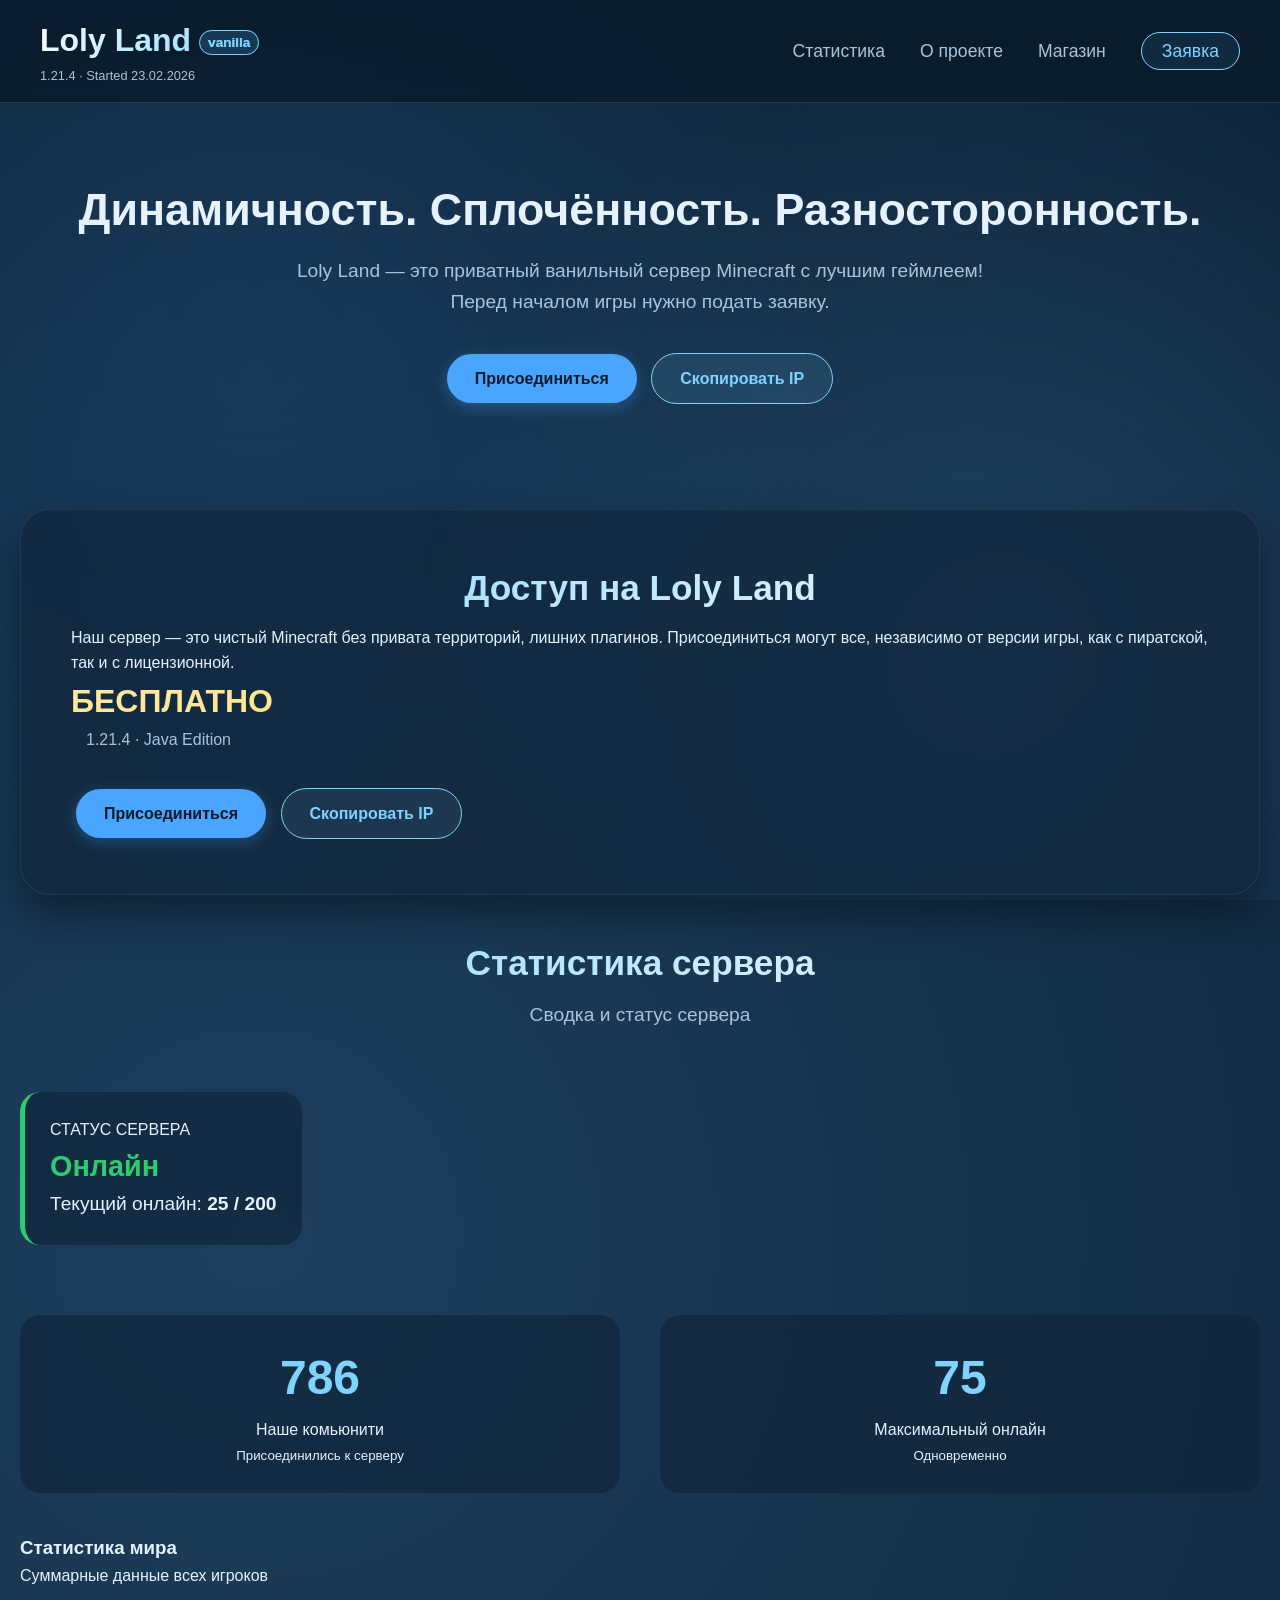
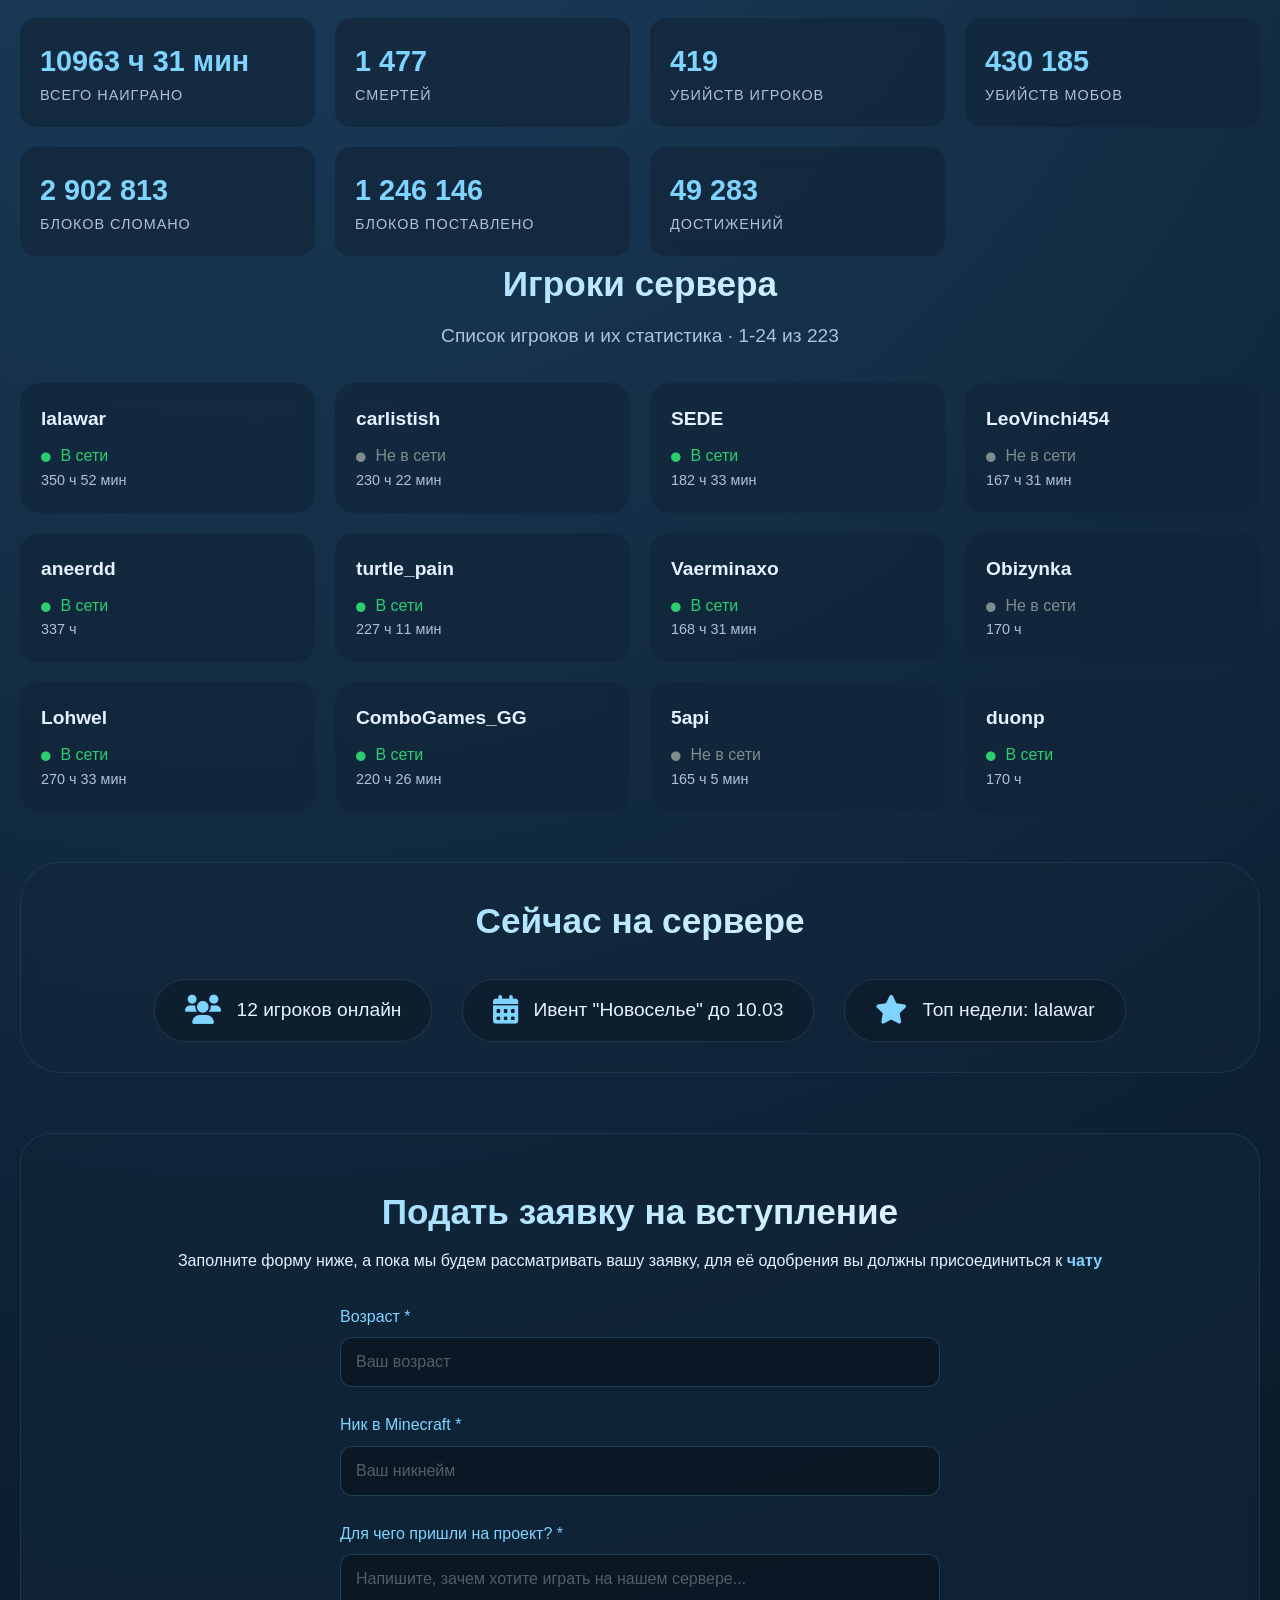
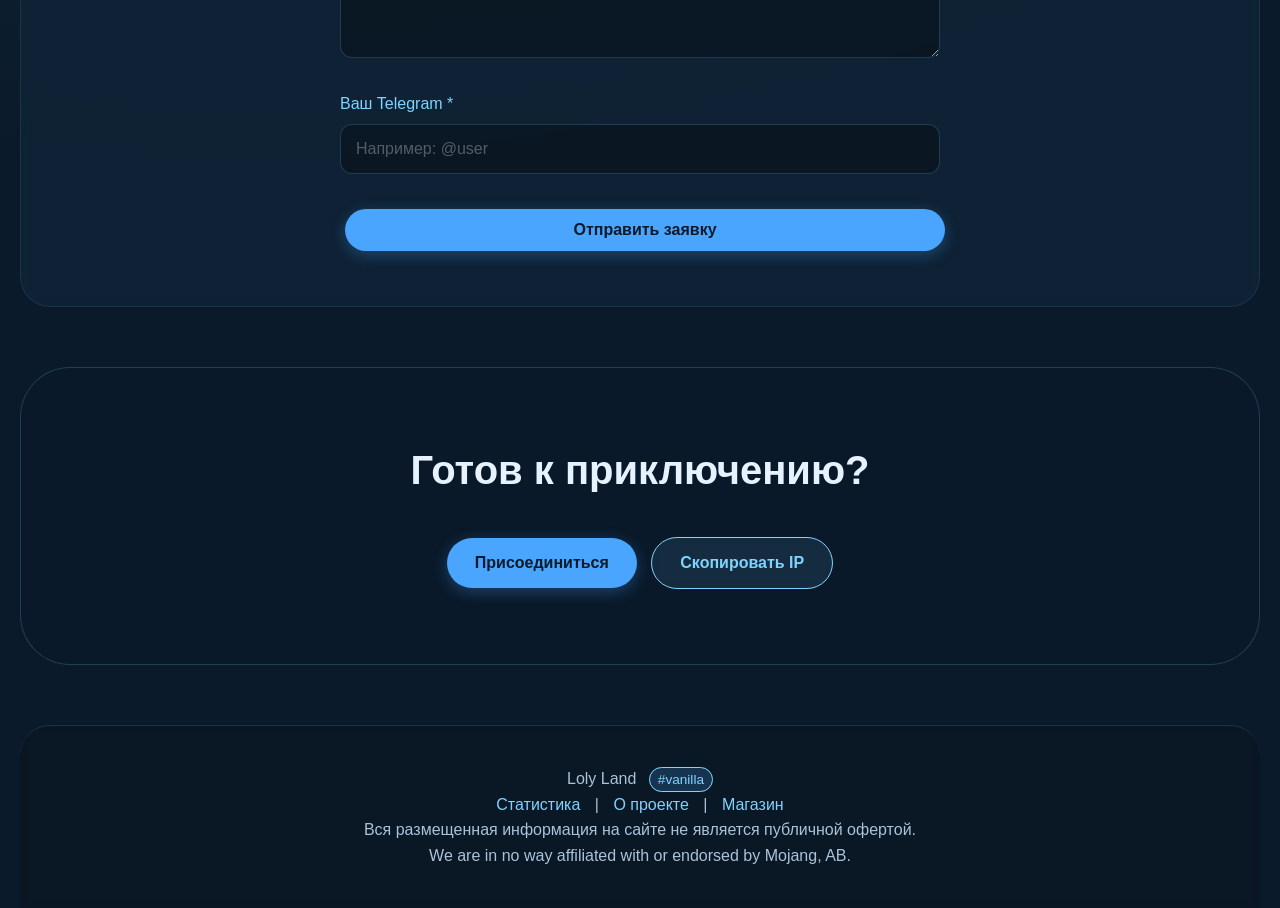
==== index.html @ 61feefb4 "Add files via upload" ====
<!DOCTYPE html>
<html lang="ru">
<head>
    <meta charset="UTF-8">
    <meta name="viewport" content="width=device-width, initial-scale=1.0">
    <title>Loly Land · vanilla server</title>
    <link rel="stylesheet" href="style.css">
    <link rel="stylesheet" href="https://cdnjs.cloudflare.com/ajax/libs/font-awesome/6.0.0-beta3/css/all.min.css">
</head>
<body>
    <!-- Шапка на весь экран (вне page-wrapper) -->
    <header class="header sticky full-width">
        <div class="header-container">
            <div class="logo-area">
                <h1 class="logo">Loly Land<span class="badge">vanilla</span></h1>
                <div class="start-date">1.21.4 · Started 23.02.2026</div>
            </div>
            <nav class="nav">
                <ul>
                    <li><a href="#statistics">Статистика</a></li>
                    <li><a href="#about">О проекте</a></li>
                    <li><a href="#shop">Магазин</a></li>
                    <li><a href="#application" class="application-link">Заявка</a></li>
                </ul>
            </nav>
        </div>
    </header>

    <div class="page-wrapper">
        <!-- Основной контент -->
        <main>
            <!-- Герой-блок -->
            <section class="hero fade-in">
                <div class="hero-content">
                    <h2 class="hero-title">Динамичность. Сплочённость. Разносторонность.</h2>
                    <p class="hero-description">Loly Land — это приватный ванильный сервер Minecraft с лучшим геймлеем!<br>Перед началом игры нужно подать заявку.</p>
                    <div class="hero-buttons">
                        <a href="https://t.me/Loly_Land" target="_blank" class="btn-primary">Присоединиться</a>
                        <a href="#" class="btn-secondary copy-ip" data-ip="lolyland.20tps.ru">Скопировать IP</a>
                    </div>
                </div>
            </section>

            <!-- Блок "Доступ на сервер" -->
            <section class="access fade-in">
                <div class="access-content">
                    <h2 class="section-title">Доступ на Loly Land</h2>
                    <p class="access-description">Наш сервер — это чистый Minecraft без привата территорий, лишних плагинов. Присоединиться могут все, независимо от версии игры, как с пиратской, так и с лицензионной.</p>
                    <div class="access-info">
                        <span class="price">БЕСПЛАТНО</span>
                        <span class="version">1.21.4 · Java Edition</span>
                    </div>
                    <div class="access-buttons">
                        <a href="https://t.me/Loly_Land" target="_blank" class="btn-primary">Присоединиться</a>
                        <a href="#" class="btn-secondary copy-ip" data-ip="lolyland.20tps.ru">Скопировать IP</a>
                    </div>
                </div>
            </section>

            <!-- Статистика сервера -->
            <section id="statistics" class="stats fade-in">
                <h2 class="section-title">Статистика сервера</h2>
                <p class="section-subtitle">Сводка и статус сервера</p>

                <div class="status-card">
                    <div class="status-label">СТАТУС СЕРВЕРА</div>
                    <div class="status-value online">Онлайн</div>
                    <div class="current-online">Текущий онлайн: <strong>25 / 200</strong></div>
                </div>

                <div class="leaderboard">
                    <div class="leaderboard-item">
                        <span class="leaderboard-number">786</span>
                        <span class="leaderboard-label">Наше комьюнити<br><small>Присоединились к серверу</small></span>
                    </div>
                    <div class="leaderboard-item">
                        <span class="leaderboard-number">75</span>
                        <span class="leaderboard-label">Максимальный онлайн<br><small>Одновременно</small></span>
                    </div>
                </div>

                <h3 class="stats-subtitle">Статистика мира</h3>
                <p class="stats-subdesc">Суммарные данные всех игроков</p>

                <div class="world-stats-grid">
                    <div class="stat-item"><span class="stat-number">10963 ч 31 мин</span> <span class="stat-label">Всего наиграно</span></div>
                    <div class="stat-item"><span class="stat-number">1 477</span> <span class="stat-label">Смертей</span></div>
                    <div class="stat-item"><span class="stat-number">419</span> <span class="stat-label">Убийств игроков</span></div>
                    <div class="stat-item"><span class="stat-number">430 185</span> <span class="stat-label">Убийств мобов</span></div>
                    <div class="stat-item"><span class="stat-number">2 902 813</span> <span class="stat-label">Блоков сломано</span></div>
                    <div class="stat-item"><span class="stat-number">1 246 146</span> <span class="stat-label">Блоков поставлено</span></div>
                    <div class="stat-item"><span class="stat-number">49 283</span> <span class="stat-label">Достижений</span></div>
                </div>
            </section>

            <!-- Список игроков -->
            <section class="players fade-in">
                <h2 class="section-title">Игроки сервера</h2>
                <p class="section-subtitle">Список игроков и их статистика · 1-24 из 223</p>

                <div class="players-grid">
                    <div class="player-card">
                        <div class="player-name">lalawar</div>
                        <div class="player-status online"><i class="fas fa-circle"></i> В сети</div>
                        <div class="player-playtime">350 ч 52 мин</div>
                    </div>
                    <div class="player-card">
                        <div class="player-name">carlistish</div>
                        <div class="player-status offline"><i class="fas fa-circle"></i> Не в сети</div>
                        <div class="player-playtime">230 ч 22 мин</div>
                    </div>
                    <div class="player-card">
                        <div class="player-name">SEDE</div>
                        <div class="player-status online"><i class="fas fa-circle"></i> В сети</div>
                        <div class="player-playtime">182 ч 33 мин</div>
                    </div>
                    <div class="player-card">
                        <div class="player-name">LeoVinchi454</div>
                        <div class="player-status offline"><i class="fas fa-circle"></i> Не в сети</div>
                        <div class="player-playtime">167 ч 31 мин</div>
                    </div>
                    <div class="player-card">
                        <div class="player-name">aneerdd</div>
                        <div class="player-status online"><i class="fas fa-circle"></i> В сети</div>
                        <div class="player-playtime">337 ч</div>
                    </div>
                    <div class="player-card">
                        <div class="player-name">turtle_pain</div>
                        <div class="player-status online"><i class="fas fa-circle"></i> В сети</div>
                        <div class="player-playtime">227 ч 11 мин</div>
                    </div>
                    <div class="player-card">
                        <div class="player-name">Vaerminaxo</div>
                        <div class="player-status online"><i class="fas fa-circle"></i> В сети</div>
                        <div class="player-playtime">168 ч 31 мин</div>
                    </div>
                    <div class="player-card">
                        <div class="player-name">Obizynka</div>
                        <div class="player-status offline"><i class="fas fa-circle"></i> Не в сети</div>
                        <div class="player-playtime">170 ч</div>
                    </div>
                    <div class="player-card">
                        <div class="player-name">Lohwel</div>
                        <div class="player-status online"><i class="fas fa-circle"></i> В сети</div>
                        <div class="player-playtime">270 ч 33 мин</div>
                    </div>
                    <div class="player-card">
                        <div class="player-name">ComboGames_GG</div>
                        <div class="player-status online"><i class="fas fa-circle"></i> В сети</div>
                        <div class="player-playtime">220 ч 26 мин</div>
                    </div>
                    <div class="player-card">
                        <div class="player-name">5api</div>
                        <div class="player-status offline"><i class="fas fa-circle"></i> Не в сети</div>
                        <div class="player-playtime">165 ч 5 мин</div>
                    </div>
                    <div class="player-card">
                        <div class="player-name">duonp</div>
                        <div class="player-status online"><i class="fas fa-circle"></i> В сети</div>
                        <div class="player-playtime">170 ч</div>
                    </div>
                </div>
            </section>

            <!-- Блок "Сейчас на сервере" -->
            <section class="live-now fade-in">
                <h2 class="section-title">Сейчас на сервере</h2>
                <div class="live-grid">
                    <div class="live-item">
                        <i class="fas fa-users"></i>
                        <span>12 игроков онлайн</span>
                    </div>
                    <div class="live-item">
                        <i class="fas fa-calendar-alt"></i>
                        <span>Ивент "Новоселье" до 10.03</span>
                    </div>
                    <div class="live-item">
                        <i class="fas fa-star"></i>
                        <span>Топ недели: lalawar</span>
                    </div>
                </div>
            </section>

<!-- Форма заявки -->
<section id="application" class="application-section fade-in">
    <div class="container">
        <h2 class="section-title">Подать заявку на вступление</h2>
        <p style="text-align: center; margin-bottom: 30px;">
            Заполните форму ниже, а пока мы будем рассматривать вашу заявку, для её одобрения вы должны присоединиться к 
            <a href="https://t.me/clorum_gr/2" target="_blank" style="color: #7fd4ff; text-decoration: none; font-weight: bold;">чату</a>
        </p>
        
        <form class="application-form" id="applicationForm">
            <div class="form-group">
                <label for="age">Возраст *</label>
                <input type="number" id="age" name="age" required placeholder="Ваш возраст">
            </div>
            
            <div class="form-group">
                <label for="nickname">Ник в Minecraft *</label>
                <input type="text" id="nickname" name="nickname" required placeholder="Ваш никнейм">
            </div>
            
            <div class="form-group">
                <label for="purpose">Для чего пришли на проект? *</label>
                <textarea id="purpose" name="purpose" rows="4" required placeholder="Напишите, зачем хотите играть на нашем сервере..."></textarea>
            </div>
            
            <div class="form-group">
                <label for="telegram">Ваш Telegram *</label>
                <input type="text" id="telegram" name="telegram" required placeholder="Например: @user">
            </div>
            
            <button type="submit" class="btn-primary submit-btn">Отправить заявку</button>
        </form>
        
        <div id="formMessage" class="form-message"></div>
    </div>
</section>

            <!-- Призыв к действию -->
            <section class="cta fade-in">
                <h2 class="cta-title">Готов к приключению?</h2>
                <div class="cta-buttons">
                    <a href="https://t.me/Loly_Land" target="_blank" class="btn-primary">Присоединиться</a>
                    <a href="#" class="btn-secondary copy-ip" data-ip="lolyland.20tps.ru">Скопировать IP</a>
                </div>
            </section>
        </main>

        <!-- Футер -->
        <footer class="footer">
            <div class="footer-content">
                <div class="footer-logo">Loly Land <span class="badge">#vanilla</span></div>
                <div class="footer-links">
                    <a href="#statistics">Статистика</a> <span>|</span>
                    <a href="#">О проекте</a> <span>|</span>
                    <a href="#">Магазин</a>
                </div>
                <div class="footer-legal">
                    <p>Вся размещенная информация на сайте не является публичной офертой.</p>
                    <p>We are in no way affiliated with or endorsed by Mojang, AB.</p>
                </div>
                <div class="footer-credits">
                </div>
            </div>
        </footer>
    </div>

    <script>
        // Скрипт для копирования IP
        document.querySelectorAll('.copy-ip').forEach(btn => {
            btn.addEventListener('click', (e) => {
                e.preventDefault();
                const ip = btn.getAttribute('data-ip');
                navigator.clipboard.writeText(ip).then(() => {
                    alert('IP скопирован: ' + ip);
                }).catch(() => {
                    prompt('Не удалось скопировать. Скопируйте вручную:', ip);
                });
            });
        });

        // Плавный скролл к форме заявки
        document.querySelector('.application-link').addEventListener('click', function(e) {
            e.preventDefault();
            document.querySelector('#application').scrollIntoView({
                behavior: 'smooth'
            });
        });

        // Обработка формы - отправка в Telegram
const applicationForm = document.getElementById('applicationForm');
const formMessage = document.getElementById('formMessage');

applicationForm.addEventListener('submit', function(e) {
    e.preventDefault();
    
    const BOT_TOKEN = '8646653417:AAHcuZpPVW4IpByQCO-aZLSoBEFdnQ5JVnc';
    const CHAT_ID = '-5000884443';
    
    const formData = new FormData(applicationForm);
    const age = formData.get('age');
    const nickname = formData.get('nickname');
    const purpose = formData.get('purpose');
    const telegram = formData.get('telegram');
    
    const message = `**НОВАЯ ЗАЯВКА**\n\n` +
                   `🔹 Возраст: ${age}\n` +
                   `🔹 Ник в Minecraft: ${nickname}\n` +
                   `🔹 Цель: ${purpose}\n` +
                   `🔹 Telegram: ${telegram}\n` +
                   `🔹 Время: ${new Date().toLocaleString('ru-RU')}`;
    
    // Показываем загрузку
    formMessage.style.display = 'block';
    formMessage.innerHTML = `<h3>Отправляем заявку...</h3>`;
    
    fetch(`https://api.telegram.org/bot${BOT_TOKEN}/sendMessage`, {
        method: 'POST',
        headers: {
            'Content-Type': 'application/json',
        },
        body: JSON.stringify({
            chat_id: CHAT_ID,
            text: message,
            parse_mode: 'Markdown'
        })
    })
    .then(response => response.json())
    .then(data => {
        console.log('Telegram response:', data);
        if (data.ok) {
            formMessage.innerHTML = `
                <h3 style="color: #2ecc71;">✓ ЗАЯВКА ОТПРАВЛЕНА!</h3>
                <p>Ваша заявка была отправлена администрации.</p>
                <p><strong>Ожидайте ответа в Telegram!</strong></p>
            `;
            applicationForm.reset();
        } else {
            throw new Error(data.description || 'Unknown error');
        }
    })
    .catch(error => {
        formMessage.innerHTML = `
            <h3 style="color: #e74c3c;">❌ Ошибка отправки</h3>
            <p>${error.message}</p>
            <p>Попробуйте еще раз или свяжитесь с @Nefo_Osvald</p>
        `;
    });
});

        // Анимация при прокрутке
        const fadeElements = document.querySelectorAll('.fade-in');
        
        const observer = new IntersectionObserver((entries) => {
            entries.forEach(entry => {
                if (entry.isIntersecting) {
                    entry.target.classList.add('visible');
                }
            });
        }, {
            threshold: 0.1
        });
        
        fadeElements.forEach(element => {
            observer.observe(element);
        });
    </script>
</body>
</html>
---- style.css ----
/* style.css */
:root {
    --bg-dark: #0a1a2a;
    --bg-card: rgba(18, 38, 58, 0.7);
    --bg-hover: rgba(28, 58, 90, 0.8);
    --accent-blue: #4aa5ff;
    --accent-cyan: #7fd4ff;
    --text-light: #e6f2ff;
    --text-dim: #aac3db;
    --online-green: #2ecc71;
    --offline-gray: #7f8c8d;
    --border-glow: rgba(74, 165, 255, 0.4);
    --transition: all 0.25s ease;
    --header-blur: blur(12px);
}

* {
    margin: 0;
    padding: 0;
    box-sizing: border-box;
}

body {
    background: radial-gradient(circle at 20% 30%, #1c3f5e, #0a1a2a 70%);
    color: var(--text-light);
    font-family: 'Inter', -apple-system, BlinkMacSystemFont, 'Segoe UI', Roboto, Helvetica, Arial, sans-serif;
    line-height: 1.6;
    min-height: 100vh;
    position: relative;
}

body::before {
    content: '';
    position: fixed;
    top: 0; left: 0; width: 100%; height: 100%;
    background: radial-gradient(circle at 80% 70%, rgba(100, 180, 255, 0.15), transparent 50%),
                radial-gradient(circle at 20% 40%, rgba(50, 150, 255, 0.1), transparent 50%);
    pointer-events: none;
    z-index: 0;
}

/* Убираем паддинги у page-wrapper для шапки */
.page-wrapper {
    max-width: 1400px;
    margin: 0 auto;
    padding: 0 20px;
    position: relative;
    z-index: 1;
}

/* Шапка игнорирует паддинги page-wrapper */
.page-wrapper .header.sticky.full-width {
    margin-left: -20px;
    margin-right: -20px;
    width: calc(100% + 40px);
}

/* ===== Анимации ===== */
@keyframes fadeInUp {
    from { opacity: 0; transform: translateY(30px); }
    to { opacity: 1; transform: translateY(0); }
}

.fade-in {
    opacity: 0;
    transform: translateY(30px);
    transition: opacity 0.8s ease, transform 0.8s ease;
}

.fade-in.visible {
    opacity: 1;
    transform: translateY(0);
}

/* ===== Липкая шапка на всю ширину ===== */
.header.sticky.full-width {
    position: sticky;
    top: 0;
    left: 0;
    width: 100vw; /* Используем viewport width */
    z-index: 100;
    background: rgba(10, 26, 42, 0.85);
    backdrop-filter: var(--header-blur);
    -webkit-backdrop-filter: var(--header-blur);
    border-bottom: 1px solid rgba(100, 180, 255, 0.2);
    border-radius: 0;
    margin: 0;
    /* Убираем transform, который может быть у родителя */
    transform: none;
}

.header-container {
    display: flex;
    align-items: center;
    justify-content: space-between;
    padding: 15px 40px;
    max-width: 1400px;
    margin: 0 auto;
    flex-wrap: wrap;
    width: 100%;
}

.logo-area {
    display: flex;
    flex-direction: column;
}

.logo {
    font-size: 2rem;
    font-weight: 700;
    background: linear-gradient(135deg, #fff, var(--accent-cyan));
    -webkit-background-clip: text;
    background-clip: text;
    color: transparent;
}

.badge {
    font-size: 0.85rem;
    background: rgba(74, 165, 255, 0.2);
    padding: 4px 8px;
    border-radius: 20px;
    margin-left: 8px;
    color: var(--accent-cyan);
    border: 1px solid var(--accent-cyan);
    vertical-align: middle;
}

.start-date {
    font-size: 0.8rem;
    color: var(--text-dim);
}

.nav ul {
    display: flex;
    list-style: none;
    gap: 35px;
    flex-wrap: wrap;
    align-items: center;
}

.nav a {
    color: var(--text-dim);
    text-decoration: none;
    font-weight: 500;
    transition: var(--transition);
    padding-bottom: 4px;
    border-bottom: 2px solid transparent;
    font-size: 1.1rem;
}

.nav a:hover {
    color: var(--accent-cyan);
    border-bottom-color: var(--accent-cyan);
}

.nav .application-link {
    color: var(--accent-cyan);
    border: 1px solid var(--accent-cyan);
    padding: 8px 20px;
    border-radius: 30px;
    background: rgba(74, 165, 255, 0.1);
}

.nav .application-link:hover {
    background: var(--accent-cyan);
    color: #0a1a2a;
    border-bottom-color: transparent;
}

/* ===== Кнопки ===== */
.btn-primary, .btn-secondary, .submit-btn {
    display: inline-block;
    padding: 12px 28px;
    border-radius: 40px;
    font-weight: 600;
    text-decoration: none;
    transition: var(--transition);
    margin: 5px;
    border: none;
    cursor: pointer;
    backdrop-filter: blur(4px);
    font-size: 1rem;
}

.btn-primary, .submit-btn {
    background: var(--accent-blue);
    color: #0a1a2a;
    box-shadow: 0 4px 15px rgba(74, 165, 255, 0.3);
}

.btn-primary:hover, .submit-btn:hover {
    background: #3a8be0;
    transform: translateY(-2px);
    box-shadow: 0 8px 25px rgba(74, 165, 255, 0.5);
}

.btn-secondary {
    background: rgba(127, 212, 255, 0.1);
    color: var(--accent-cyan);
    border: 1px solid var(--accent-cyan);
    backdrop-filter: blur(4px);
}

.btn-secondary:hover {
    background: rgba(74, 165, 255, 0.2);
    transform: translateY(-2px);
    box-shadow: 0 8px 25px var(--border-glow);
}

/* ===== Секции ===== */
.section-title {
    font-size: 2.2rem;
    font-weight: 600;
    margin-bottom: 0.5rem;
    background: linear-gradient(135deg, var(--accent-cyan), #fff);
    -webkit-background-clip: text;
    background-clip: text;
    color: transparent;
    text-align: center;
}

.section-subtitle {
    color: var(--text-dim);
    margin-bottom: 2rem;
    font-size: 1.2rem;
    text-align: center;
}

/* Hero */
.hero {
    padding: 80px 0 60px;
    text-align: center;
}

.hero-title {
    font-size: 2.8rem;
    font-weight: 700;
    line-height: 1.2;
    margin-bottom: 20px;
}

.hero-description {
    font-size: 1.2rem;
    color: var(--text-dim);
    max-width: 700px;
    margin: 0 auto 20px;
}

.hero-buttons, .access-buttons, .cta-buttons {
    margin-top: 30px;
}

/* Access */
.access {
    background: var(--bg-card);
    padding: 50px;
    border-radius: 30px;
    margin: 40px 0;
    backdrop-filter: blur(8px);
    box-shadow: 0 20px 40px rgba(0,0,0,0.4);
    border: 1px solid rgba(127, 212, 255, 0.1);
}

.price {
    font-size: 2rem;
    font-weight: 800;
    background: linear-gradient(135deg, #ffe99c, #ffd966);
    -webkit-background-clip: text;
    background-clip: text;
    color: transparent;
    display: block;
}

.version {
    color: var(--text-dim);
    margin-left: 15px;
}

/* Stats */
.status-card {
    background: var(--bg-card);
    padding: 25px;
    border-radius: 20px;
    margin: 30px auto;
    display: inline-block;
    border-left: 5px solid var(--online-green);
    backdrop-filter: blur(8px);
    text-align: left;
}

.status-value.online {
    color: var(--online-green);
    font-weight: 700;
    font-size: 1.8rem;
}

.current-online {
    font-size: 1.2rem;
}

.leaderboard {
    display: flex;
    gap: 40px;
    margin: 40px 0;
    flex-wrap: wrap;
    justify-content: center;
}

.leaderboard-item {
    background: var(--bg-card);
    padding: 25px 40px;
    border-radius: 20px;
    text-align: center;
    flex: 1 1 200px;
    transition: var(--transition);
    backdrop-filter: blur(8px);
}

.leaderboard-item:hover {
    transform: scale(1.02);
    background: var(--bg-hover);
}

.leaderboard-number {
    font-size: 3rem;
    font-weight: 800;
    display: block;
    color: var(--accent-cyan);
}

.world-stats-grid {
    display: grid;
    grid-template-columns: repeat(auto-fit, minmax(240px, 1fr));
    gap: 20px;
    margin-top: 30px;
}

.stat-item {
    background: var(--bg-card);
    padding: 20px;
    border-radius: 16px;
    display: flex;
    flex-direction: column;
    transition: var(--transition);
    backdrop-filter: blur(8px);
}

.stat-item:hover {
    background: var(--bg-hover);
    transform: translateY(-4px);
}

.stat-number {
    font-size: 1.8rem;
    font-weight: 700;
    color: var(--accent-cyan);
}

.stat-label {
    color: var(--text-dim);
    font-size: 0.9rem;
    text-transform: uppercase;
    letter-spacing: 1px;
}

/* Players */
.players-grid {
    display: grid;
    grid-template-columns: repeat(4, 1fr);
    gap: 20px;
    margin: 30px 0;
}

.player-card {
    background: var(--bg-card);
    padding: 20px;
    border-radius: 20px;
    transition: var(--transition);
    border: 1px solid transparent;
    backdrop-filter: blur(8px);
}

.player-card:hover {
    border-color: var(--accent-cyan);
    transform: translateY(-5px);
    box-shadow: 0 10px 25px var(--border-glow);
}

.player-name {
    font-weight: 700;
    font-size: 1.2rem;
    margin-bottom: 8px;
}

.player-status i {
    font-size: 0.6rem;
    margin-right: 5px;
}

.player-status.online { color: var(--online-green); }
.player-status.offline { color: var(--offline-gray); }

.player-playtime {
    color: var(--text-dim);
    font-size: 0.9rem;
}

/* Live now */
.live-now {
    margin: 50px 0;
    padding: 30px;
    background: rgba(18, 38, 58, 0.5);
    backdrop-filter: blur(8px);
    border-radius: 40px;
    border: 1px solid rgba(127, 212, 255, 0.1);
}

.live-grid {
    display: flex;
    justify-content: center;
    flex-wrap: wrap;
    gap: 30px;
    margin-top: 30px;
}

.live-item {
    display: flex;
    align-items: center;
    gap: 15px;
    font-size: 1.2rem;
    background: rgba(0,0,0,0.2);
    padding: 15px 30px;
    border-radius: 50px;
    border: 1px solid rgba(255,255,255,0.1);
}

.live-item i {
    color: var(--accent-cyan);
    font-size: 1.8rem;
}

/* Application form */
.application-section {
    margin: 60px 0;
    padding: 50px;
    background: var(--bg-card);
    backdrop-filter: blur(8px);
    border-radius: 30px;
    border: 1px solid rgba(127, 212, 255, 0.1);
}

.application-form {
    max-width: 600px;
    margin: 0 auto;
}

.form-group {
    margin-bottom: 25px;
}


.form-group textarea {
    width: 100%;
    padding: 15px;
    background: rgba(0, 0, 0, 0.3);
    border: 1px solid rgba(127, 212, 255, 0.2);
    border-radius: 12px;
    color: var(--text-light);
    font-size: 1rem;
    transition: var(--transition);
    resize: vertical;
    min-height: 100px;
    font-family: inherit;
}

.form-group textarea:focus {
    outline: none;
    border-color: var(--accent-cyan);
    box-shadow: 0 0 15px var(--border-glow);
}

.form-group textarea::placeholder {
    color: rgba(255, 255, 255, 0.3);
}

.form-group label {
    display: block;
    margin-bottom: 8px;
    color: var(--accent-cyan);
    font-weight: 500;
}

.form-group input {
    width: 100%;
    padding: 15px;
    background: rgba(0, 0, 0, 0.3);
    border: 1px solid rgba(127, 212, 255, 0.2);
    border-radius: 12px;
    color: var(--text-light);
    font-size: 1rem;
    transition: var(--transition);
}

.form-group input:focus {
    outline: none;
    border-color: var(--accent-cyan);
    box-shadow: 0 0 15px var(--border-glow);
}

.form-group input::placeholder {
    color: rgba(255, 255, 255, 0.3);
}

.form-message {
    margin-top: 30px;
    padding: 20px;
    background: rgba(0, 0, 0, 0.3);
    border-radius: 12px;
    text-align: center;
    display: none;
}

.submit-btn {
    width: 100%;
    margin-top: 10px;
}

/* CTA */
.cta {
    text-align: center;
    padding: 70px 20px;
    margin: 40px 0;
    background: rgba(10, 26, 42, 0.6);
    backdrop-filter: blur(8px);
    border-radius: 50px;
    border: 1px solid rgba(127, 212, 255, 0.2);
}

.cta-title {
    font-size: 2.5rem;
    margin-bottom: 20px;
}

/* Footer */
.footer {
    margin-top: 60px;
    padding: 40px 0;
    border-top: 1px solid rgba(127, 212, 255, 0.15);
    text-align: center;
    color: var(--text-dim);
    background: rgba(10, 20, 30, 0.5);
    backdrop-filter: blur(4px);
    border-radius: 30px 30px 0 0;
}

.footer-links a {
    color: var(--accent-cyan);
    text-decoration: none;
    margin: 0 10px;
}

.footer-links a:hover {
    color: #fff;
    text-decoration: underline;
}

/* Адаптивность */
@media (max-width: 900px) {
    .header-container {
        flex-direction: column;
        align-items: flex-start;
        gap: 15px;
        padding: 15px 20px;
    }
    
    .players-grid { grid-template-columns: repeat(3, 1fr); }
    
    .nav ul {
        gap: 20px;
    }
}

@media (max-width: 600px) {
    .hero-title { font-size: 2rem; }
    .players-grid { grid-template-columns: repeat(2, 1fr); }
    .leaderboard { flex-direction: column; }
    .access { padding: 30px; }
    .world-stats-grid { grid-template-columns: 1fr; }
    .live-grid { flex-direction: column; align-items: center; }
    .application-section { padding: 30px 20px; }
    
    .nav ul {
        flex-wrap: wrap;
        justify-content: flex-start;
    }
}
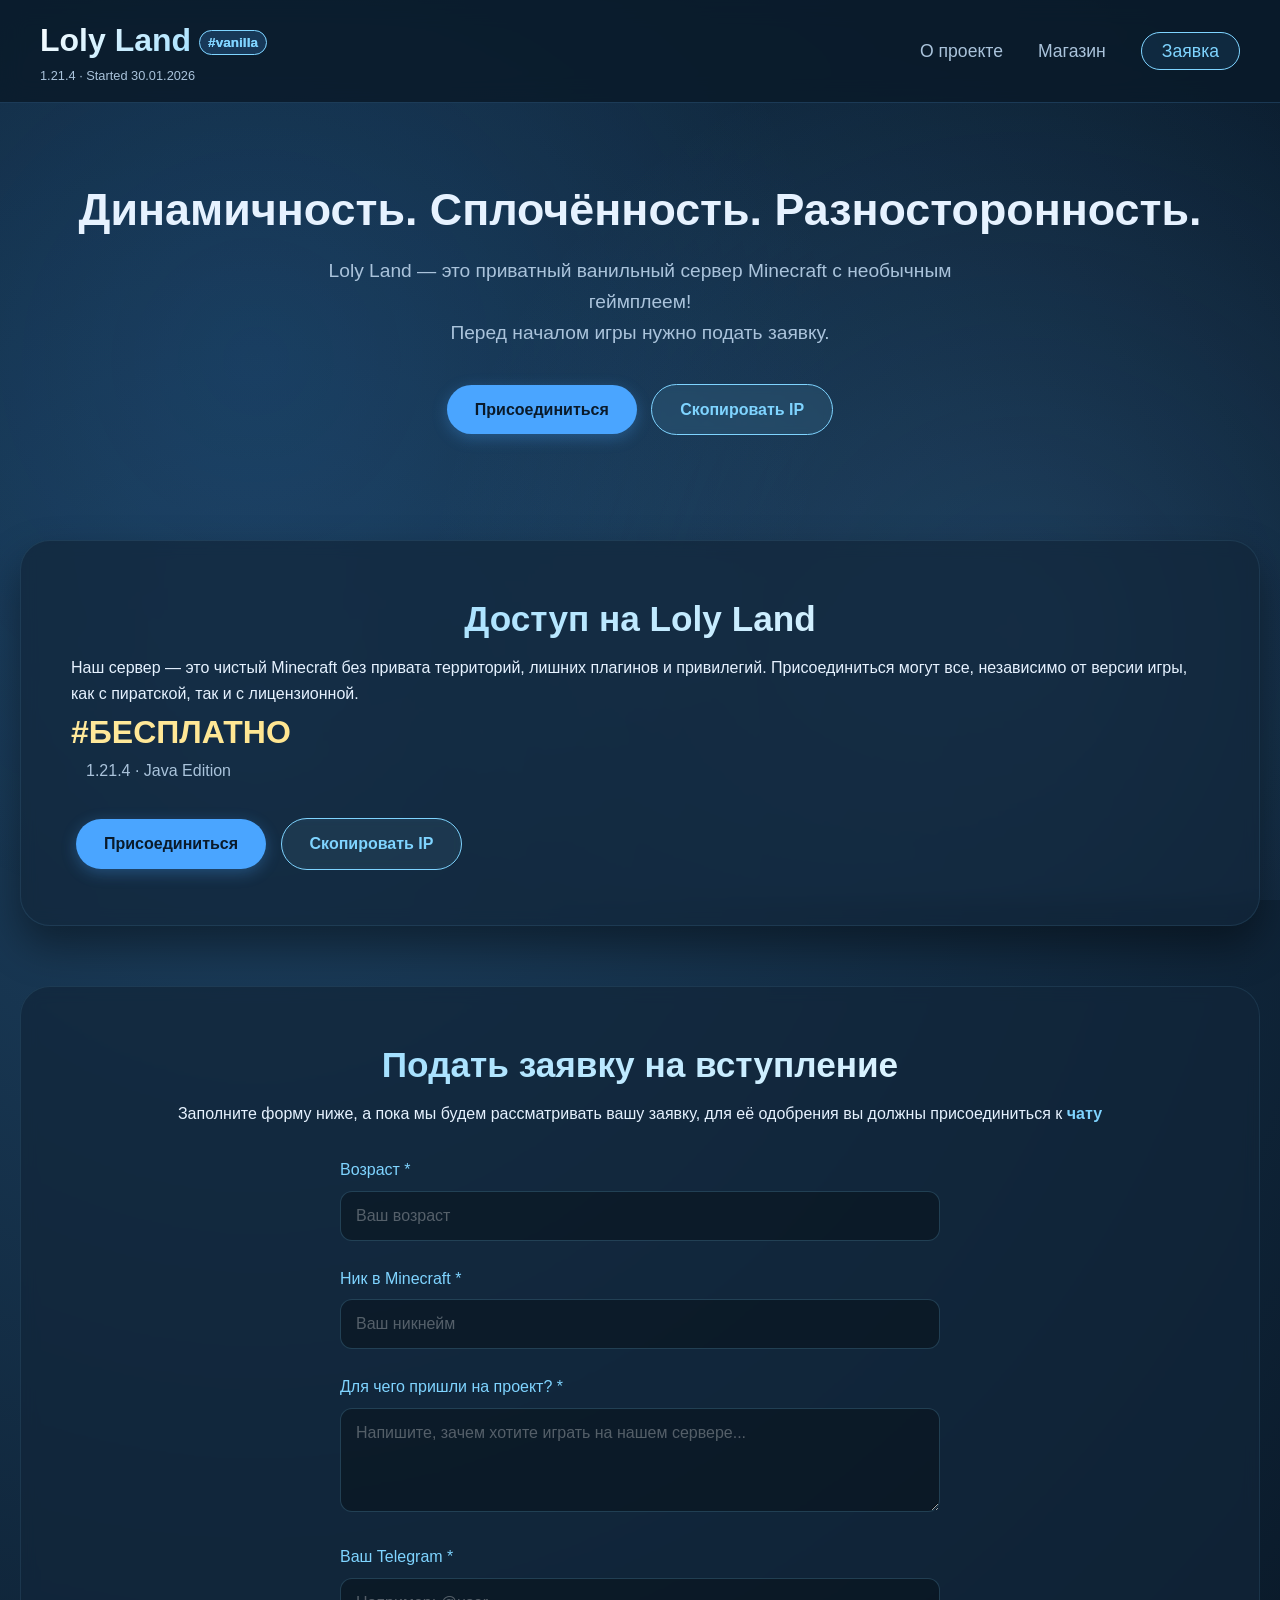
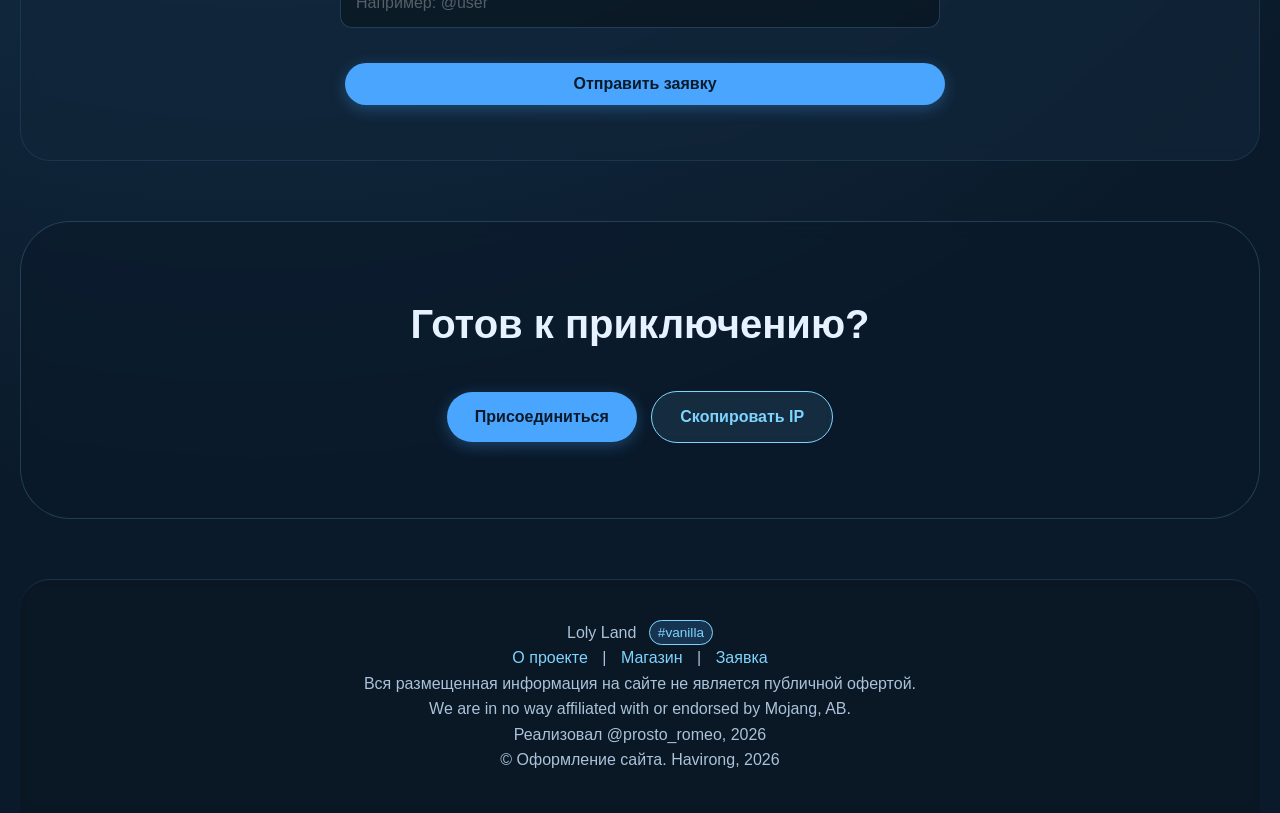
==== commit 03a1f4bc: "Update index.html" ====
--- a/index.html
+++ b/index.html
@@ -8,16 +8,15 @@
     <link rel="stylesheet" href="https://cdnjs.cloudflare.com/ajax/libs/font-awesome/6.0.0-beta3/css/all.min.css">
 </head>
 <body>
-    <!-- Шапка на весь экран (вне page-wrapper) -->
+    <!-- Шапка на весь экран -->
     <header class="header sticky full-width">
         <div class="header-container">
             <div class="logo-area">
-                <h1 class="logo">Loly Land<span class="badge">vanilla</span></h1>
-                <div class="start-date">1.21.4 · Started 23.02.2026</div>
+                <h1 class="logo">Loly Land<span class="badge">#vanilla</span></h1>
+                <div class="start-date">1.21.4 · Started 30.01.2026</div>
             </div>
             <nav class="nav">
                 <ul>
-                    <li><a href="#statistics">Статистика</a></li>
                     <li><a href="#about">О проекте</a></li>
                     <li><a href="#shop">Магазин</a></li>
                     <li><a href="#application" class="application-link">Заявка</a></li>
@@ -27,13 +26,12 @@
     </header>
 
     <div class="page-wrapper">
-        <!-- Основной контент -->
         <main>
             <!-- Герой-блок -->
             <section class="hero fade-in">
                 <div class="hero-content">
                     <h2 class="hero-title">Динамичность. Сплочённость. Разносторонность.</h2>
-                    <p class="hero-description">Loly Land — это приватный ванильный сервер Minecraft с лучшим геймлеем!<br>Перед началом игры нужно подать заявку.</p>
+                    <p class="hero-description">Loly Land — это приватный ванильный сервер Minecraft с необычным геймплеем!<br>Перед началом игры нужно подать заявку.</p>
                     <div class="hero-buttons">
                         <a href="https://t.me/Loly_Land" target="_blank" class="btn-primary">Присоединиться</a>
                         <a href="#" class="btn-secondary copy-ip" data-ip="lolyland.20tps.ru">Скопировать IP</a>
@@ -45,9 +43,9 @@
             <section class="access fade-in">
                 <div class="access-content">
                     <h2 class="section-title">Доступ на Loly Land</h2>
-                    <p class="access-description">Наш сервер — это чистый Minecraft без привата территорий, лишних плагинов. Присоединиться могут все, независимо от версии игры, как с пиратской, так и с лицензионной.</p>
+                    <p class="access-description">Наш сервер — это чистый Minecraft без привата территорий, лишних плагинов и привилегий. Присоединиться могут все, независимо от версии игры, как с пиратской, так и с лицензионной.</p>
                     <div class="access-info">
-                        <span class="price">БЕСПЛАТНО</span>
+                        <span class="price">#БЕСПЛАТНО</span>
                         <span class="version">1.21.4 · Java Edition</span>
                     </div>
                     <div class="access-buttons">
@@ -57,166 +55,42 @@
                 </div>
             </section>
 
-            <!-- Статистика сервера -->
-            <section id="statistics" class="stats fade-in">
-                <h2 class="section-title">Статистика сервера</h2>
-                <p class="section-subtitle">Сводка и статус сервера</p>
-
-                <div class="status-card">
-                    <div class="status-label">СТАТУС СЕРВЕРА</div>
-                    <div class="status-value online">Онлайн</div>
-                    <div class="current-online">Текущий онлайн: <strong>25 / 200</strong></div>
-                </div>
-
-                <div class="leaderboard">
-                    <div class="leaderboard-item">
-                        <span class="leaderboard-number">786</span>
-                        <span class="leaderboard-label">Наше комьюнити<br><small>Присоединились к серверу</small></span>
-                    </div>
-                    <div class="leaderboard-item">
-                        <span class="leaderboard-number">75</span>
-                        <span class="leaderboard-label">Максимальный онлайн<br><small>Одновременно</small></span>
-                    </div>
-                </div>
-
-                <h3 class="stats-subtitle">Статистика мира</h3>
-                <p class="stats-subdesc">Суммарные данные всех игроков</p>
-
-                <div class="world-stats-grid">
-                    <div class="stat-item"><span class="stat-number">10963 ч 31 мин</span> <span class="stat-label">Всего наиграно</span></div>
-                    <div class="stat-item"><span class="stat-number">1 477</span> <span class="stat-label">Смертей</span></div>
-                    <div class="stat-item"><span class="stat-number">419</span> <span class="stat-label">Убийств игроков</span></div>
-                    <div class="stat-item"><span class="stat-number">430 185</span> <span class="stat-label">Убийств мобов</span></div>
-                    <div class="stat-item"><span class="stat-number">2 902 813</span> <span class="stat-label">Блоков сломано</span></div>
-                    <div class="stat-item"><span class="stat-number">1 246 146</span> <span class="stat-label">Блоков поставлено</span></div>
-                    <div class="stat-item"><span class="stat-number">49 283</span> <span class="stat-label">Достижений</span></div>
-                </div>
-            </section>
-
-            <!-- Список игроков -->
-            <section class="players fade-in">
-                <h2 class="section-title">Игроки сервера</h2>
-                <p class="section-subtitle">Список игроков и их статистика · 1-24 из 223</p>
-
-                <div class="players-grid">
-                    <div class="player-card">
-                        <div class="player-name">lalawar</div>
-                        <div class="player-status online"><i class="fas fa-circle"></i> В сети</div>
-                        <div class="player-playtime">350 ч 52 мин</div>
-                    </div>
-                    <div class="player-card">
-                        <div class="player-name">carlistish</div>
-                        <div class="player-status offline"><i class="fas fa-circle"></i> Не в сети</div>
-                        <div class="player-playtime">230 ч 22 мин</div>
-                    </div>
-                    <div class="player-card">
-                        <div class="player-name">SEDE</div>
-                        <div class="player-status online"><i class="fas fa-circle"></i> В сети</div>
-                        <div class="player-playtime">182 ч 33 мин</div>
-                    </div>
-                    <div class="player-card">
-                        <div class="player-name">LeoVinchi454</div>
-                        <div class="player-status offline"><i class="fas fa-circle"></i> Не в сети</div>
-                        <div class="player-playtime">167 ч 31 мин</div>
-                    </div>
-                    <div class="player-card">
-                        <div class="player-name">aneerdd</div>
-                        <div class="player-status online"><i class="fas fa-circle"></i> В сети</div>
-                        <div class="player-playtime">337 ч</div>
-                    </div>
-                    <div class="player-card">
-                        <div class="player-name">turtle_pain</div>
-                        <div class="player-status online"><i class="fas fa-circle"></i> В сети</div>
-                        <div class="player-playtime">227 ч 11 мин</div>
-                    </div>
-                    <div class="player-card">
-                        <div class="player-name">Vaerminaxo</div>
-                        <div class="player-status online"><i class="fas fa-circle"></i> В сети</div>
-                        <div class="player-playtime">168 ч 31 мин</div>
-                    </div>
-                    <div class="player-card">
-                        <div class="player-name">Obizynka</div>
-                        <div class="player-status offline"><i class="fas fa-circle"></i> Не в сети</div>
-                        <div class="player-playtime">170 ч</div>
-                    </div>
-                    <div class="player-card">
-                        <div class="player-name">Lohwel</div>
-                        <div class="player-status online"><i class="fas fa-circle"></i> В сети</div>
-                        <div class="player-playtime">270 ч 33 мин</div>
-                    </div>
-                    <div class="player-card">
-                        <div class="player-name">ComboGames_GG</div>
-                        <div class="player-status online"><i class="fas fa-circle"></i> В сети</div>
-                        <div class="player-playtime">220 ч 26 мин</div>
-                    </div>
-                    <div class="player-card">
-                        <div class="player-name">5api</div>
-                        <div class="player-status offline"><i class="fas fa-circle"></i> Не в сети</div>
-                        <div class="player-playtime">165 ч 5 мин</div>
-                    </div>
-                    <div class="player-card">
-                        <div class="player-name">duonp</div>
-                        <div class="player-status online"><i class="fas fa-circle"></i> В сети</div>
-                        <div class="player-playtime">170 ч</div>
-                    </div>
-                </div>
-            </section>
-
-            <!-- Блок "Сейчас на сервере" -->
-            <section class="live-now fade-in">
-                <h2 class="section-title">Сейчас на сервере</h2>
-                <div class="live-grid">
-                    <div class="live-item">
-                        <i class="fas fa-users"></i>
-                        <span>12 игроков онлайн</span>
-                    </div>
-                    <div class="live-item">
-                        <i class="fas fa-calendar-alt"></i>
-                        <span>Ивент "Новоселье" до 10.03</span>
-                    </div>
-                    <div class="live-item">
-                        <i class="fas fa-star"></i>
-                        <span>Топ недели: lalawar</span>
-                    </div>
-                </div>
-            </section>
-
-<!-- Форма заявки -->
-<section id="application" class="application-section fade-in">
-    <div class="container">
-        <h2 class="section-title">Подать заявку на вступление</h2>
-        <p style="text-align: center; margin-bottom: 30px;">
-            Заполните форму ниже, а пока мы будем рассматривать вашу заявку, для её одобрения вы должны присоединиться к 
-            <a href="https://t.me/clorum_gr/2" target="_blank" style="color: #7fd4ff; text-decoration: none; font-weight: bold;">чату</a>
-        </p>
-        
-        <form class="application-form" id="applicationForm">
-            <div class="form-group">
-                <label for="age">Возраст *</label>
-                <input type="number" id="age" name="age" required placeholder="Ваш возраст">
-            </div>
-            
-            <div class="form-group">
-                <label for="nickname">Ник в Minecraft *</label>
-                <input type="text" id="nickname" name="nickname" required placeholder="Ваш никнейм">
-            </div>
-            
-            <div class="form-group">
-                <label for="purpose">Для чего пришли на проект? *</label>
-                <textarea id="purpose" name="purpose" rows="4" required placeholder="Напишите, зачем хотите играть на нашем сервере..."></textarea>
-            </div>
-            
-            <div class="form-group">
-                <label for="telegram">Ваш Telegram *</label>
-                <input type="text" id="telegram" name="telegram" required placeholder="Например: @user">
-            </div>
-            
-            <button type="submit" class="btn-primary submit-btn">Отправить заявку</button>
-        </form>
-        
-        <div id="formMessage" class="form-message"></div>
-    </div>
-</section>
+            <!-- Форма заявки -->
+            <section id="application" class="application-section fade-in">
+                <div class="container">
+                    <h2 class="section-title">Подать заявку на вступление</h2>
+                    <p style="text-align: center; margin-bottom: 30px;">
+                        Заполните форму ниже, а пока мы будем рассматривать вашу заявку, для её одобрения вы должны присоединиться к 
+                        <a href="https://t.me/clorum_gr/2" target="_blank" style="color: #7fd4ff; text-decoration: none; font-weight: bold;">чату</a>
+                    </p>
+                    
+                    <form class="application-form" id="applicationForm">
+                        <div class="form-group">
+                            <label for="age">Возраст *</label>
+                            <input type="number" id="age" name="age" required placeholder="Ваш возраст">
+                        </div>
+                        
+                        <div class="form-group">
+                            <label for="nickname">Ник в Minecraft *</label>
+                            <input type="text" id="nickname" name="nickname" required placeholder="Ваш никнейм">
+                        </div>
+                        
+                        <div class="form-group">
+                            <label for="purpose">Для чего пришли на проект? *</label>
+                            <textarea id="purpose" name="purpose" rows="4" required placeholder="Напишите, зачем хотите играть на нашем сервере..."></textarea>
+                        </div>
+                        
+                        <div class="form-group">
+                            <label for="telegram">Ваш Telegram *</label>
+                            <input type="text" id="telegram" name="telegram" required placeholder="Например: @user">
+                        </div>
+                        
+                        <button type="submit" class="btn-primary submit-btn">Отправить заявку</button>
+                    </form>
+                    
+                    <div id="formMessage" class="form-message"></div>
+                </div>
+            </section>
 
             <!-- Призыв к действию -->
             <section class="cta fade-in">
@@ -233,15 +107,17 @@
             <div class="footer-content">
                 <div class="footer-logo">Loly Land <span class="badge">#vanilla</span></div>
                 <div class="footer-links">
-                    <a href="#statistics">Статистика</a> <span>|</span>
-                    <a href="#">О проекте</a> <span>|</span>
-                    <a href="#">Магазин</a>
+                    <a href="#about">О проекте</a> <span>|</span>
+                    <a href="#shop">Магазин</a> <span>|</span>
+                    <a href="#application">Заявка</a>
                 </div>
                 <div class="footer-legal">
                     <p>Вся размещенная информация на сайте не является публичной офертой.</p>
                     <p>We are in no way affiliated with or endorsed by Mojang, AB.</p>
                 </div>
                 <div class="footer-credits">
+                    Реализовал @prosto_romeo, 2026<br>
+                    © Оформление сайта. Havirong, 2026
                 </div>
             </div>
         </footer>
@@ -270,65 +146,65 @@
         });
 
         // Обработка формы - отправка в Telegram
-const applicationForm = document.getElementById('applicationForm');
-const formMessage = document.getElementById('formMessage');
-
-applicationForm.addEventListener('submit', function(e) {
-    e.preventDefault();
-    
-    const BOT_TOKEN = '8646653417:AAHcuZpPVW4IpByQCO-aZLSoBEFdnQ5JVnc';
-    const CHAT_ID = '-5000884443';
-    
-    const formData = new FormData(applicationForm);
-    const age = formData.get('age');
-    const nickname = formData.get('nickname');
-    const purpose = formData.get('purpose');
-    const telegram = formData.get('telegram');
-    
-    const message = `**НОВАЯ ЗАЯВКА**\n\n` +
-                   `🔹 Возраст: ${age}\n` +
-                   `🔹 Ник в Minecraft: ${nickname}\n` +
-                   `🔹 Цель: ${purpose}\n` +
-                   `🔹 Telegram: ${telegram}\n` +
-                   `🔹 Время: ${new Date().toLocaleString('ru-RU')}`;
-    
-    // Показываем загрузку
-    formMessage.style.display = 'block';
-    formMessage.innerHTML = `<h3>Отправляем заявку...</h3>`;
-    
-    fetch(`https://api.telegram.org/bot${BOT_TOKEN}/sendMessage`, {
-        method: 'POST',
-        headers: {
-            'Content-Type': 'application/json',
-        },
-        body: JSON.stringify({
-            chat_id: CHAT_ID,
-            text: message,
-            parse_mode: 'Markdown'
-        })
-    })
-    .then(response => response.json())
-    .then(data => {
-        console.log('Telegram response:', data);
-        if (data.ok) {
-            formMessage.innerHTML = `
-                <h3 style="color: #2ecc71;">✓ ЗАЯВКА ОТПРАВЛЕНА!</h3>
-                <p>Ваша заявка была отправлена администрации.</p>
-                <p><strong>Ожидайте ответа в Telegram!</strong></p>
-            `;
-            applicationForm.reset();
-        } else {
-            throw new Error(data.description || 'Unknown error');
-        }
-    })
-    .catch(error => {
-        formMessage.innerHTML = `
-            <h3 style="color: #e74c3c;">❌ Ошибка отправки</h3>
-            <p>${error.message}</p>
-            <p>Попробуйте еще раз или свяжитесь с @Nefo_Osvald</p>
-        `;
-    });
-});
+        const applicationForm = document.getElementById('applicationForm');
+        const formMessage = document.getElementById('formMessage');
+        
+        applicationForm.addEventListener('submit', function(e) {
+            e.preventDefault();
+            
+            const BOT_TOKEN = '8646653417:AAHcuZpPVW4IpByQCO-aZLSoBEFdnQ5JVnc';
+            const CHAT_ID = '-5000884443';
+            
+            const formData = new FormData(applicationForm);
+            const age = formData.get('age');
+            const nickname = formData.get('nickname');
+            const purpose = formData.get('purpose');
+            const telegram = formData.get('telegram');
+            
+            const message = `**НОВАЯ ЗАЯВКА**\n\n` +
+                           `🔹 Возраст: ${age}\n` +
+                           `🔹 Ник в Minecraft: ${nickname}\n` +
+                           `🔹 Цель: ${purpose}\n` +
+                           `🔹 Telegram: ${telegram}\n` +
+                           `🔹 Время: ${new Date().toLocaleString('ru-RU')}`;
+            
+            // Показываем загрузку
+            formMessage.style.display = 'block';
+            formMessage.innerHTML = `<h3>Отправляем заявку...</h3>`;
+            
+            fetch(`https://api.telegram.org/bot${BOT_TOKEN}/sendMessage`, {
+                method: 'POST',
+                headers: {
+                    'Content-Type': 'application/json',
+                },
+                body: JSON.stringify({
+                    chat_id: CHAT_ID,
+                    text: message,
+                    parse_mode: 'Markdown'
+                })
+            })
+            .then(response => response.json())
+            .then(data => {
+                console.log('Telegram response:', data);
+                if (data.ok) {
+                    formMessage.innerHTML = `
+                        <h3 style="color: #2ecc71;">✓ ЗАЯВКА ОТПРАВЛЕНА!</h3>
+                        <p>Ваша заявка была отправлена администрации.</p>
+                        <p><strong>Ожидайте ответа в Telegram!</strong></p>
+                    `;
+                    applicationForm.reset();
+                } else {
+                    throw new Error(data.description || 'Unknown error');
+                }
+            })
+            .catch(error => {
+                formMessage.innerHTML = `
+                    <h3 style="color: #e74c3c;">Ошибка отправки</h3>
+                    <p>${error.message}</p>
+                    <p>Попробуйте еще раз или свяжитесь с @Nefo_Osvald</p>
+                `;
+            });
+        });
 
         // Анимация при прокрутке
         const fadeElements = document.querySelectorAll('.fade-in');
@@ -348,4 +224,4 @@
         });
     </script>
 </body>
-</html>+</html>
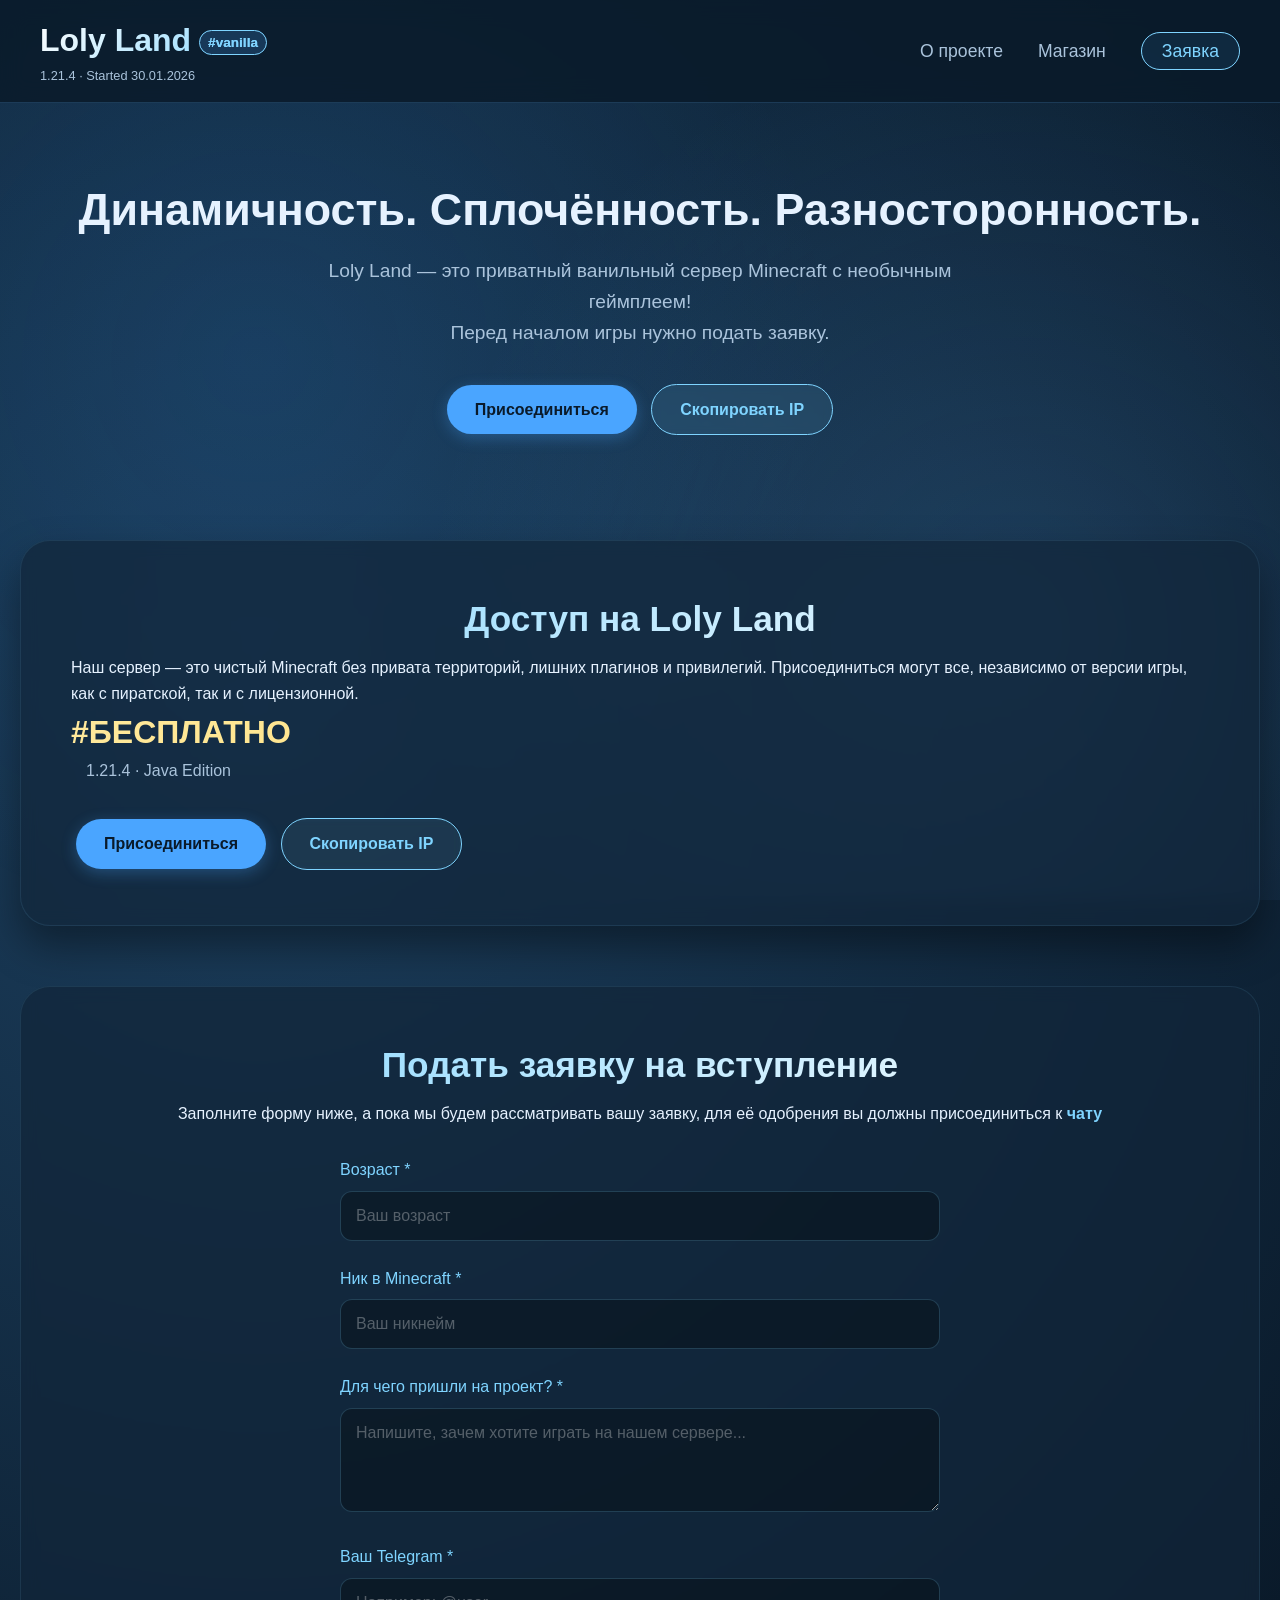
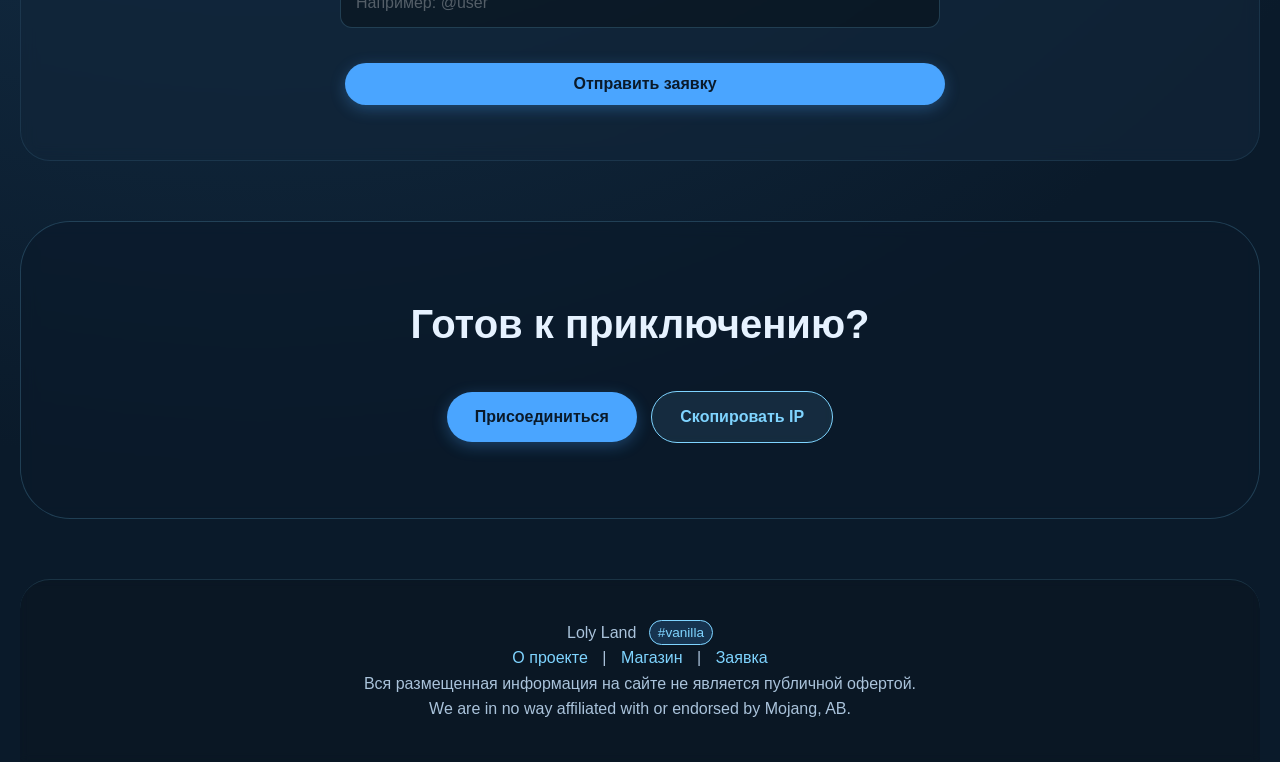
==== commit 53d55c40: "Update index.html" ====
--- a/index.html
+++ b/index.html
@@ -116,8 +116,6 @@
                     <p>We are in no way affiliated with or endorsed by Mojang, AB.</p>
                 </div>
                 <div class="footer-credits">
-                    Реализовал @prosto_romeo, 2026<br>
-                    © Оформление сайта. Havirong, 2026
                 </div>
             </div>
         </footer>
@@ -201,7 +199,7 @@
                 formMessage.innerHTML = `
                     <h3 style="color: #e74c3c;">Ошибка отправки</h3>
                     <p>${error.message}</p>
-                    <p>Попробуйте еще раз или свяжитесь с @Nefo_Osvald</p>
+                    <p>Попробуйте еще раз или свяжитесь с @Zomb1e_e</p>
                 `;
             });
         });
@@ -225,3 +223,4 @@
     </script>
 </body>
 </html>
+
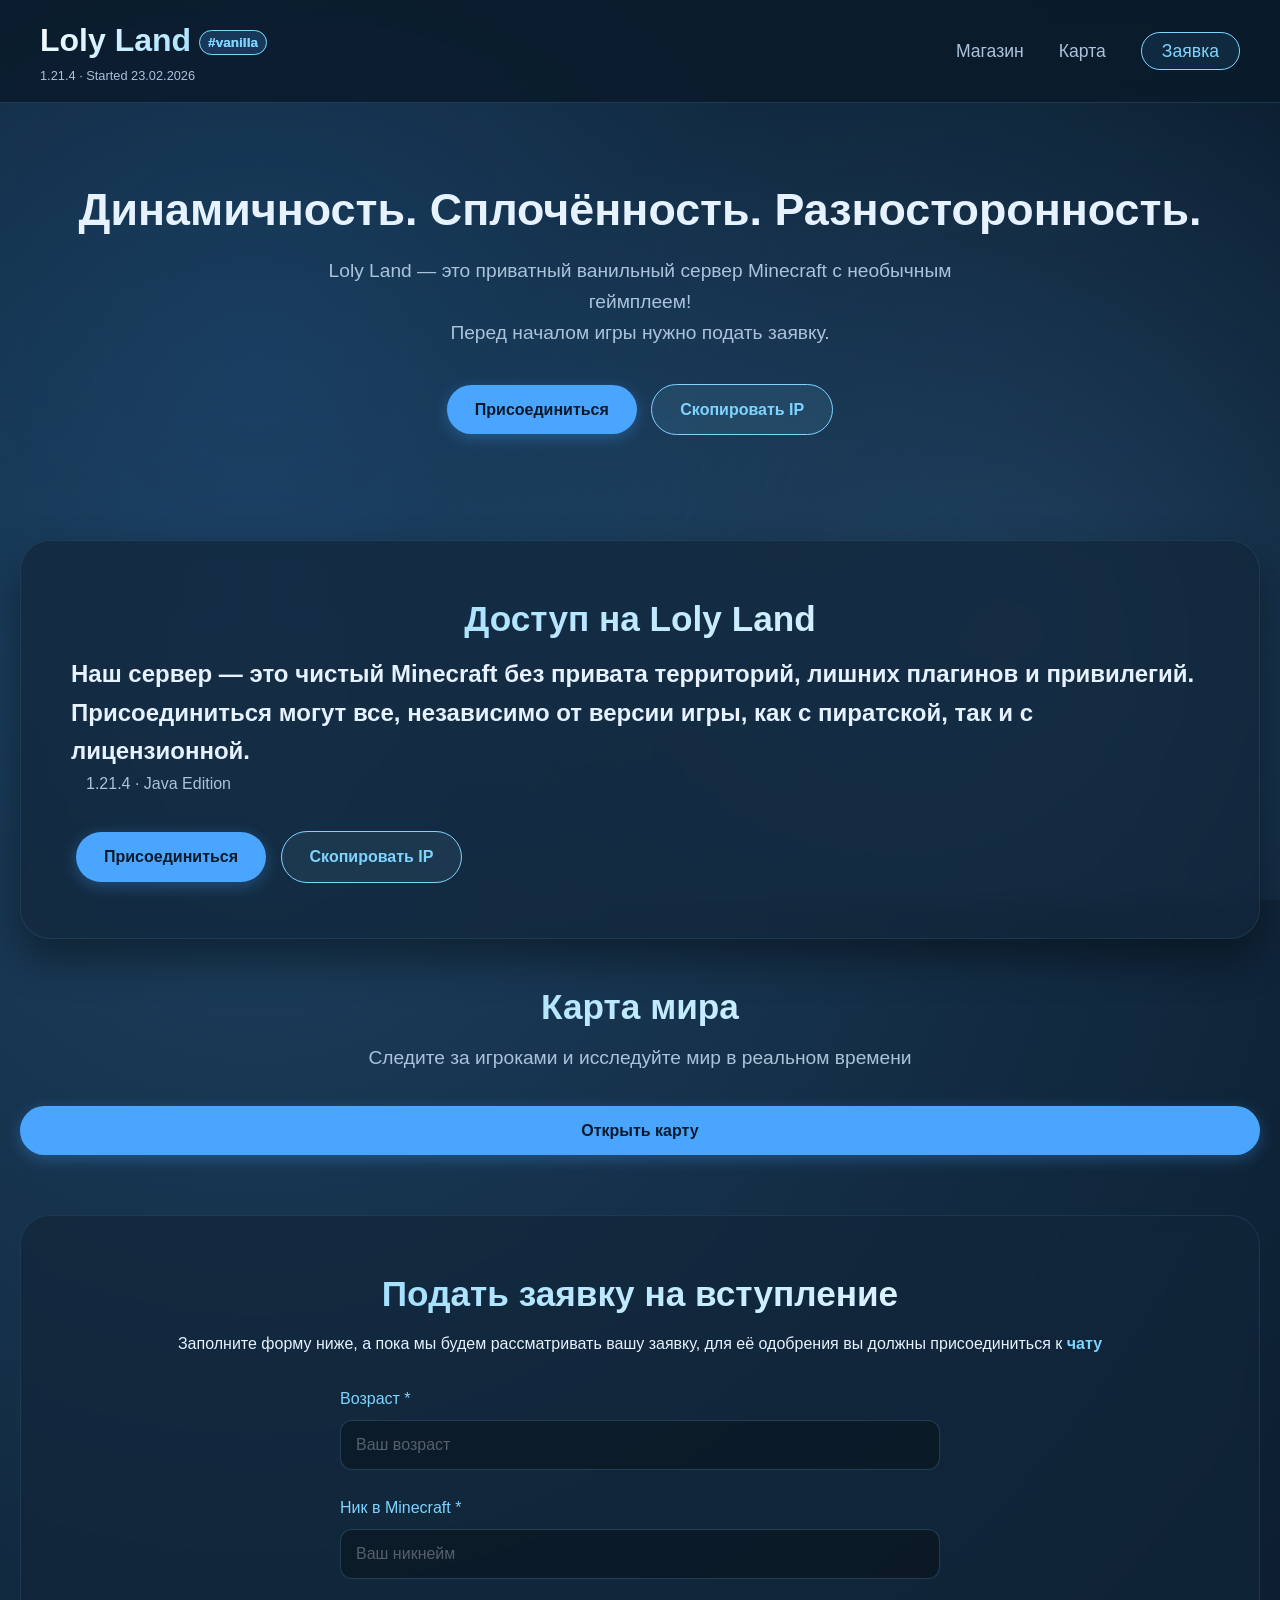
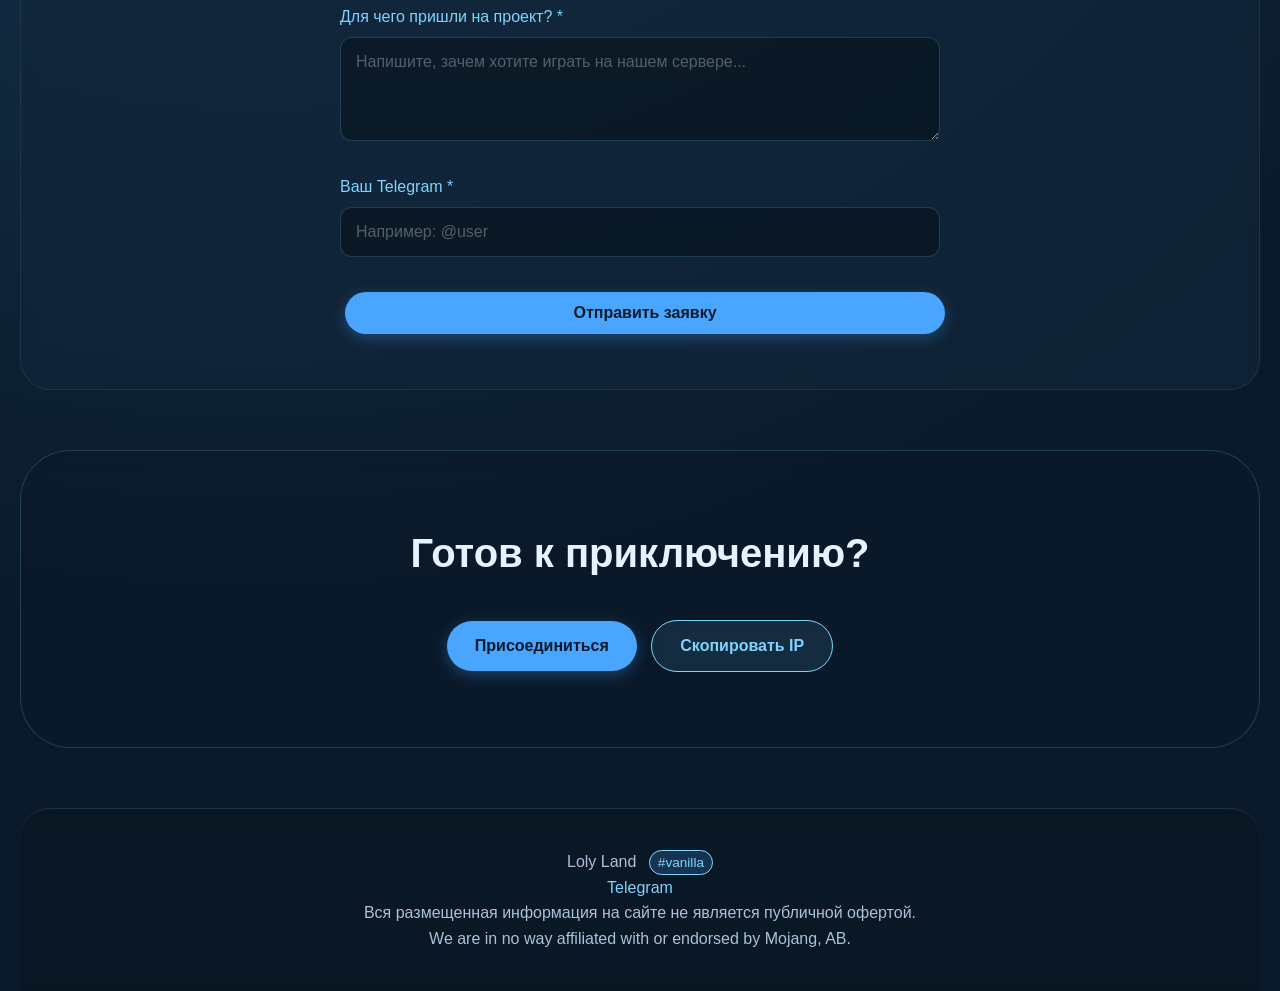
==== commit 4344862d: "Add files via upload" ====
--- a/index.html
+++ b/index.html
@@ -13,12 +13,13 @@
         <div class="header-container">
             <div class="logo-area">
                 <h1 class="logo">Loly Land<span class="badge">#vanilla</span></h1>
-                <div class="start-date">1.21.4 · Started 30.01.2026</div>
+                <div class="start-date">1.21.4 · Started 23.02.2026</div>
             </div>
             <nav class="nav">
+            <nav class="nav">
                 <ul>
-                    <li><a href="#about">О проекте</a></li>
                     <li><a href="#shop">Магазин</a></li>
+					<li><a href="map.html">Карта</a></li>
                     <li><a href="#application" class="application-link">Заявка</a></li>
                 </ul>
             </nav>
@@ -43,14 +44,24 @@
             <section class="access fade-in">
                 <div class="access-content">
                     <h2 class="section-title">Доступ на Loly Land</h2>
-                    <p class="access-description">Наш сервер — это чистый Minecraft без привата территорий, лишних плагинов и привилегий. Присоединиться могут все, независимо от версии игры, как с пиратской, так и с лицензионной.</p>
+                    <h2 class="access-description">Наш сервер — это чистый Minecraft без привата территорий, лишних плагинов и привилегий. Присоединиться могут все, независимо от версии игры, как с пиратской, так и с лицензионной.</h2>
                     <div class="access-info">
-                        <span class="price">#БЕСПЛАТНО</span>
                         <span class="version">1.21.4 · Java Edition</span>
                     </div>
                     <div class="access-buttons">
                         <a href="https://t.me/Loly_Land" target="_blank" class="btn-primary">Присоединиться</a>
                         <a href="#" class="btn-secondary copy-ip" data-ip="lolyland.20tps.ru">Скопировать IP</a>
+                    </div>
+                </div>
+            </section>
+
+            <!-- Карта сервера -->
+            <section class="map-section fade-in">
+                <div class="container">
+                    <h2 class="section-title">Карта мира</h2>
+                    <p class="section-subtitle">Следите за игроками и исследуйте мир в реальном времени</p>
+                    <div class="map-container">
+                        <a href="map.html" class="btn-primary" style="display: block; text-align: center; margin: 0 auto;">Открыть карту</a>
                     </div>
                 </div>
             </section>
@@ -107,9 +118,7 @@
             <div class="footer-content">
                 <div class="footer-logo">Loly Land <span class="badge">#vanilla</span></div>
                 <div class="footer-links">
-                    <a href="#about">О проекте</a> <span>|</span>
-                    <a href="#shop">Магазин</a> <span>|</span>
-                    <a href="#application">Заявка</a>
+                    <a href="https://t.me/AstraA0o0">Telegram</a></span>
                 </div>
                 <div class="footer-legal">
                     <p>Вся размещенная информация на сайте не является публичной офертой.</p>
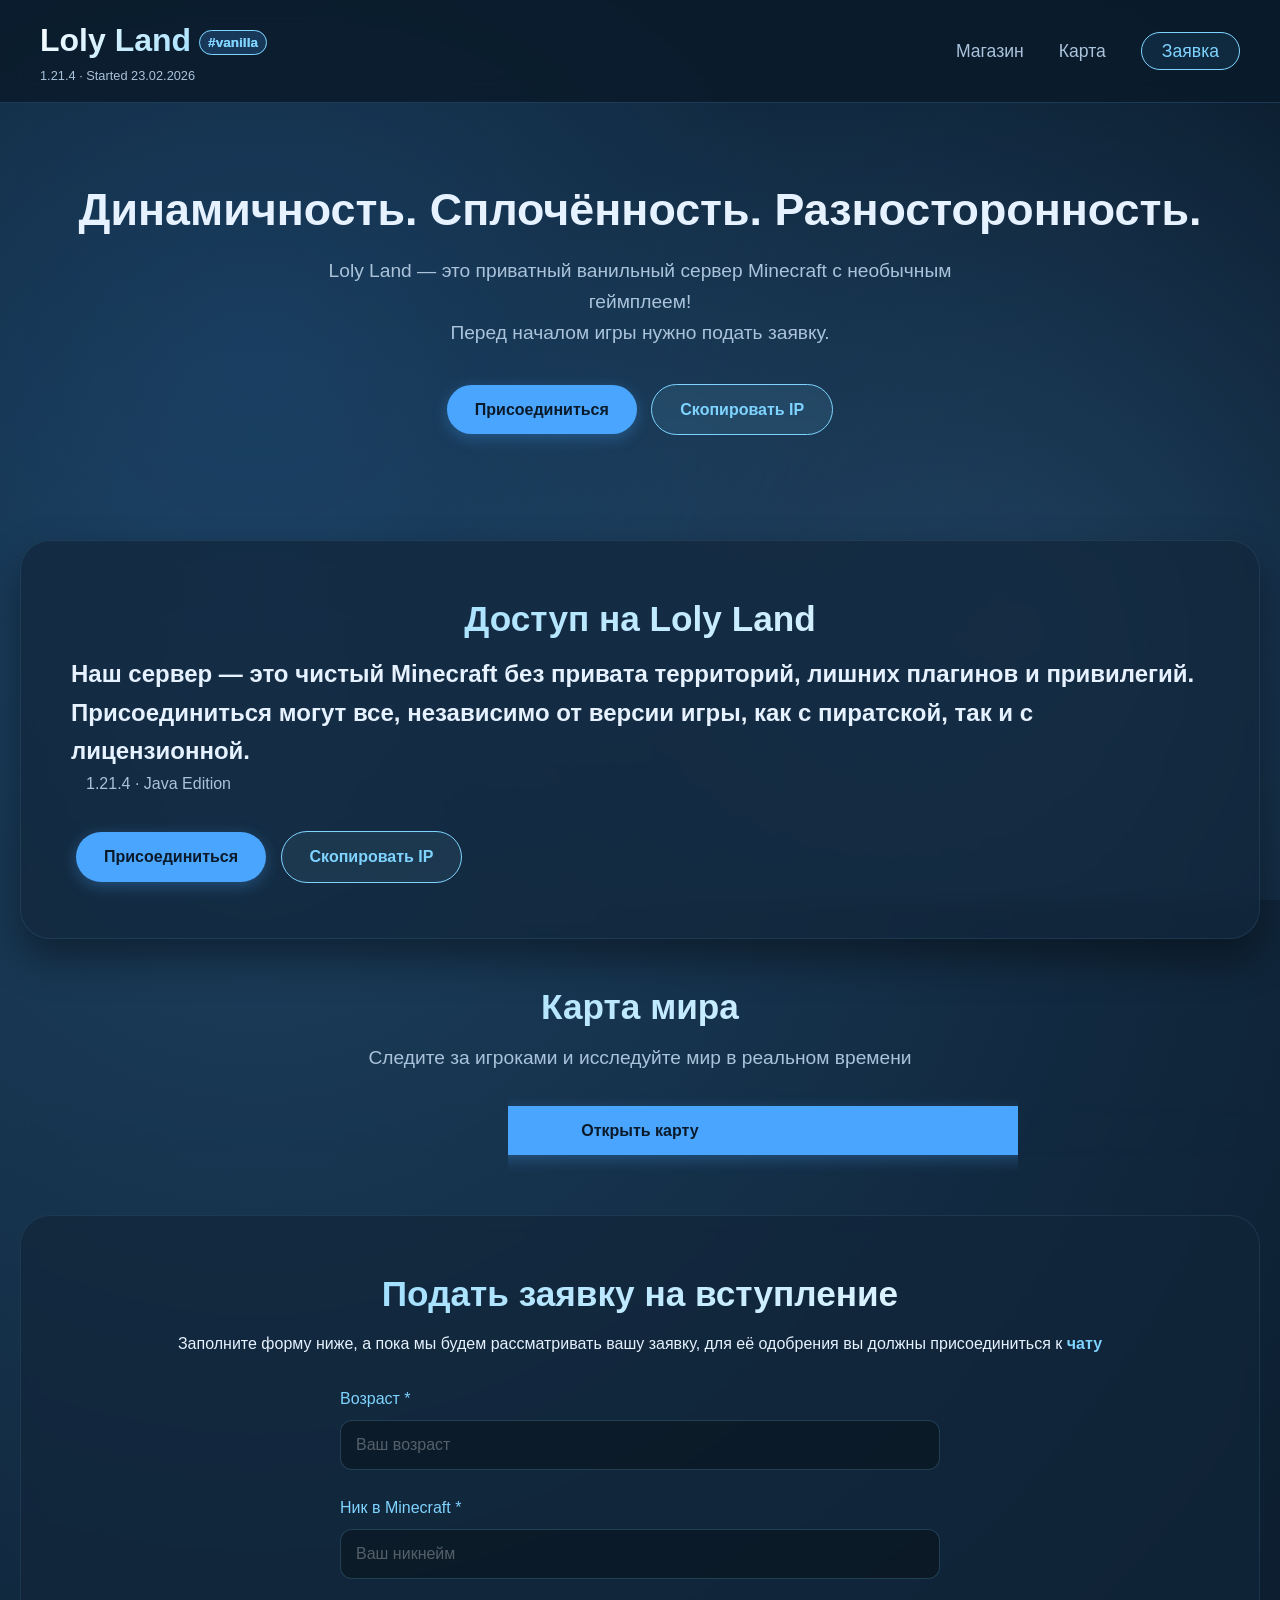
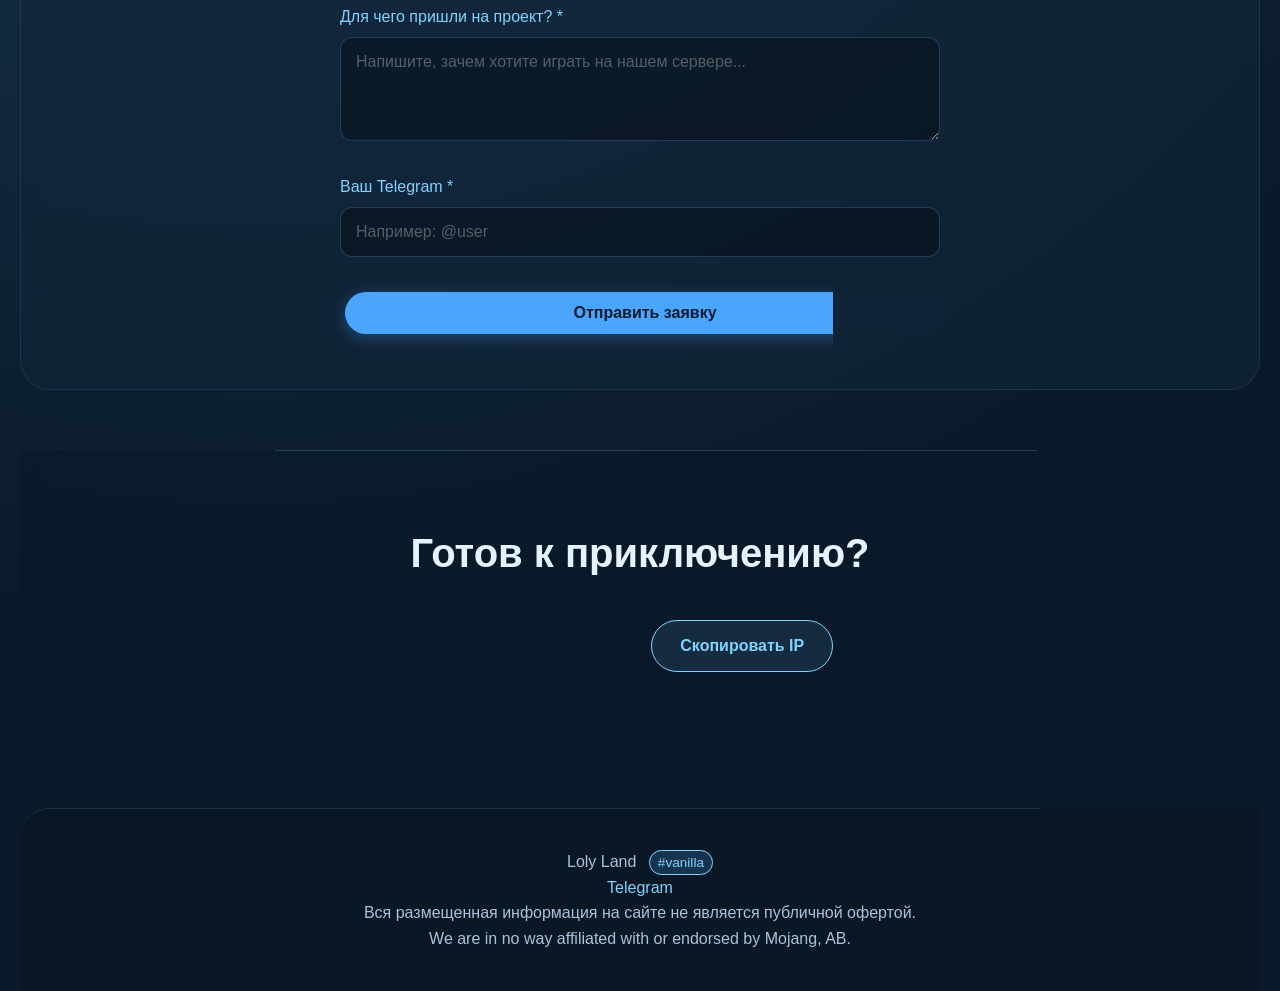
==== commit c0b79db4: "Update index.html" ====
--- a/index.html
+++ b/index.html
@@ -15,7 +15,6 @@
                 <h1 class="logo">Loly Land<span class="badge">#vanilla</span></h1>
                 <div class="start-date">1.21.4 · Started 23.02.2026</div>
             </div>
-            <nav class="nav">
             <nav class="nav">
                 <ul>
                     <li><a href="#shop">Магазин</a></li>
@@ -233,3 +232,4 @@
 </body>
 </html>
 
+
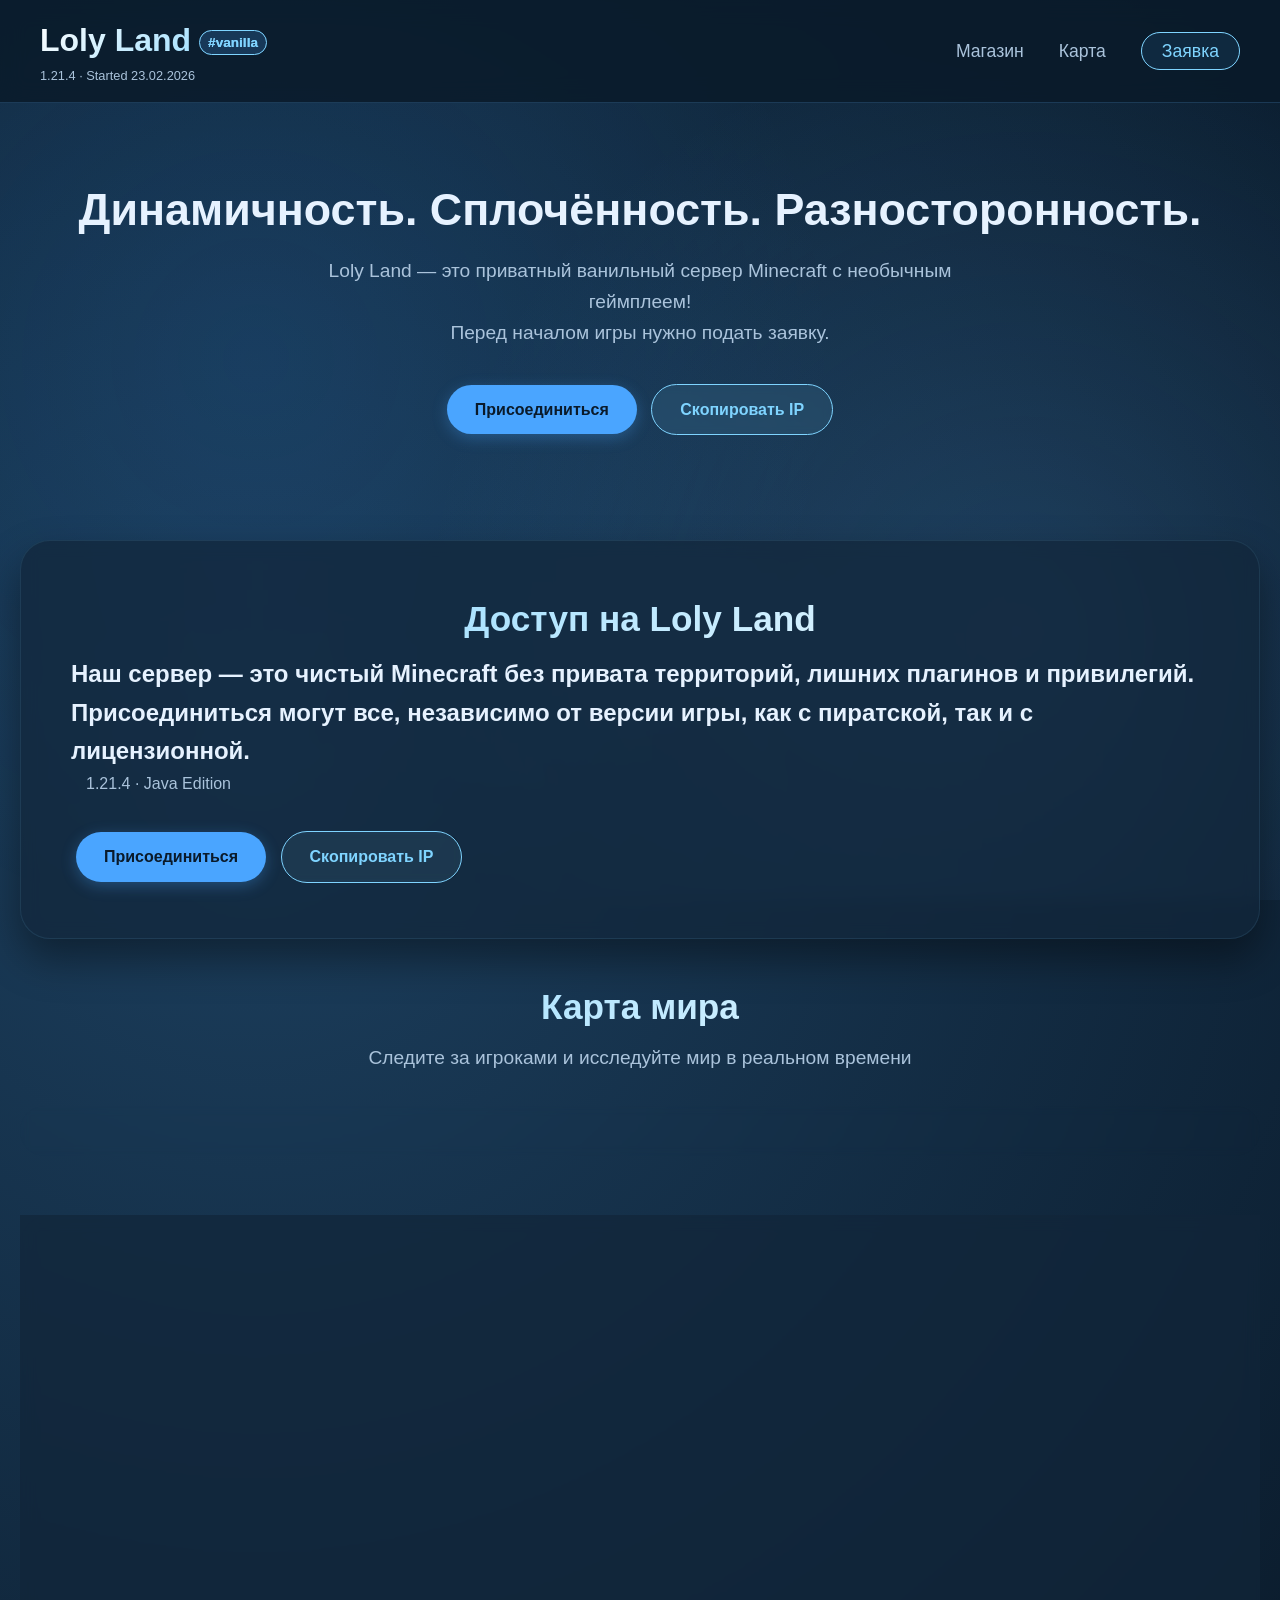
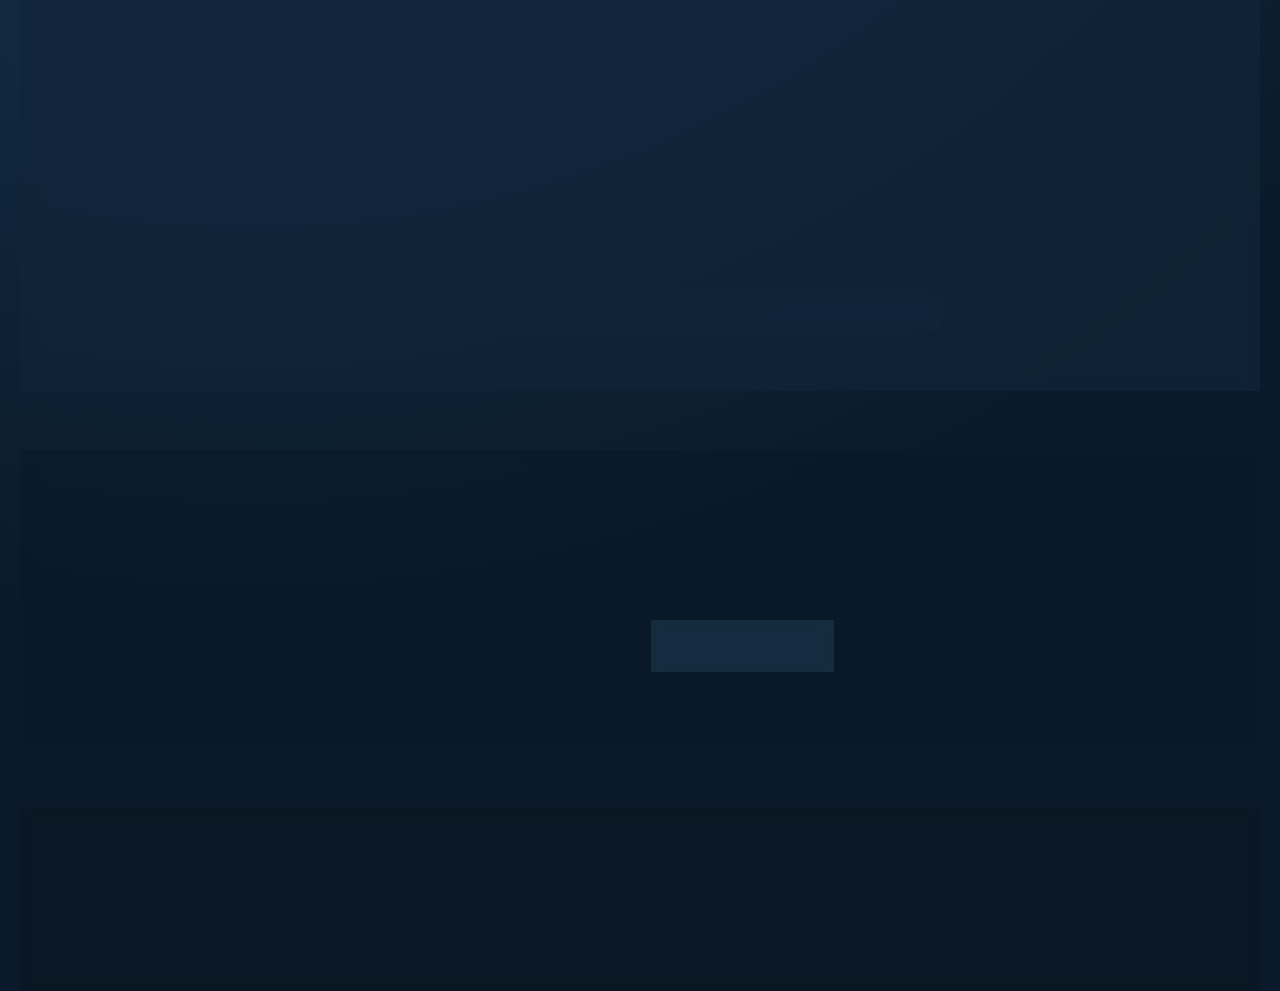
==== commit 183571b5: "Add files via upload" ====
--- a/index.html
+++ b/index.html
@@ -18,7 +18,7 @@
             <nav class="nav">
                 <ul>
                     <li><a href="#shop">Магазин</a></li>
-					<li><a href="map.html">Карта</a></li>
+                    <li><a href="map.html">Карта</a></li>
                     <li><a href="#application" class="application-link">Заявка</a></li>
                 </ul>
             </nav>
@@ -232,4 +232,3 @@
 </body>
 </html>
 
-
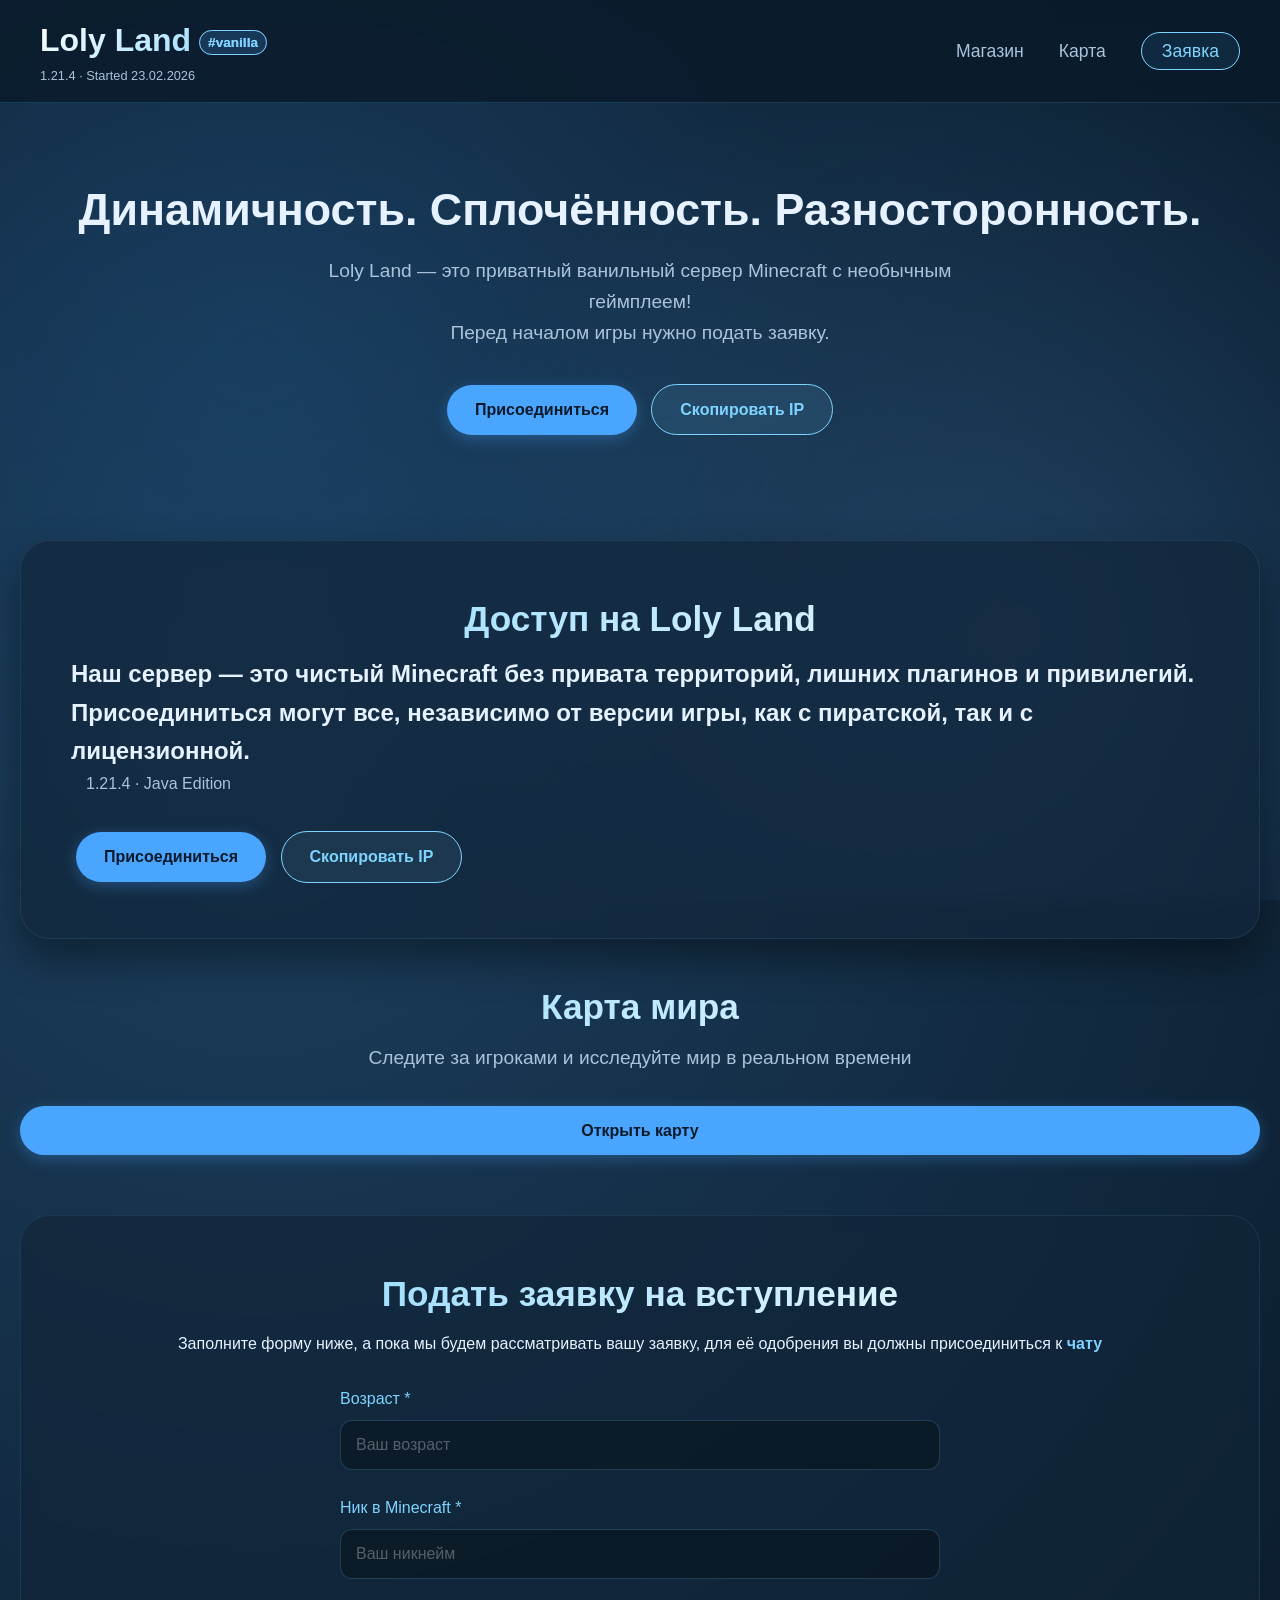
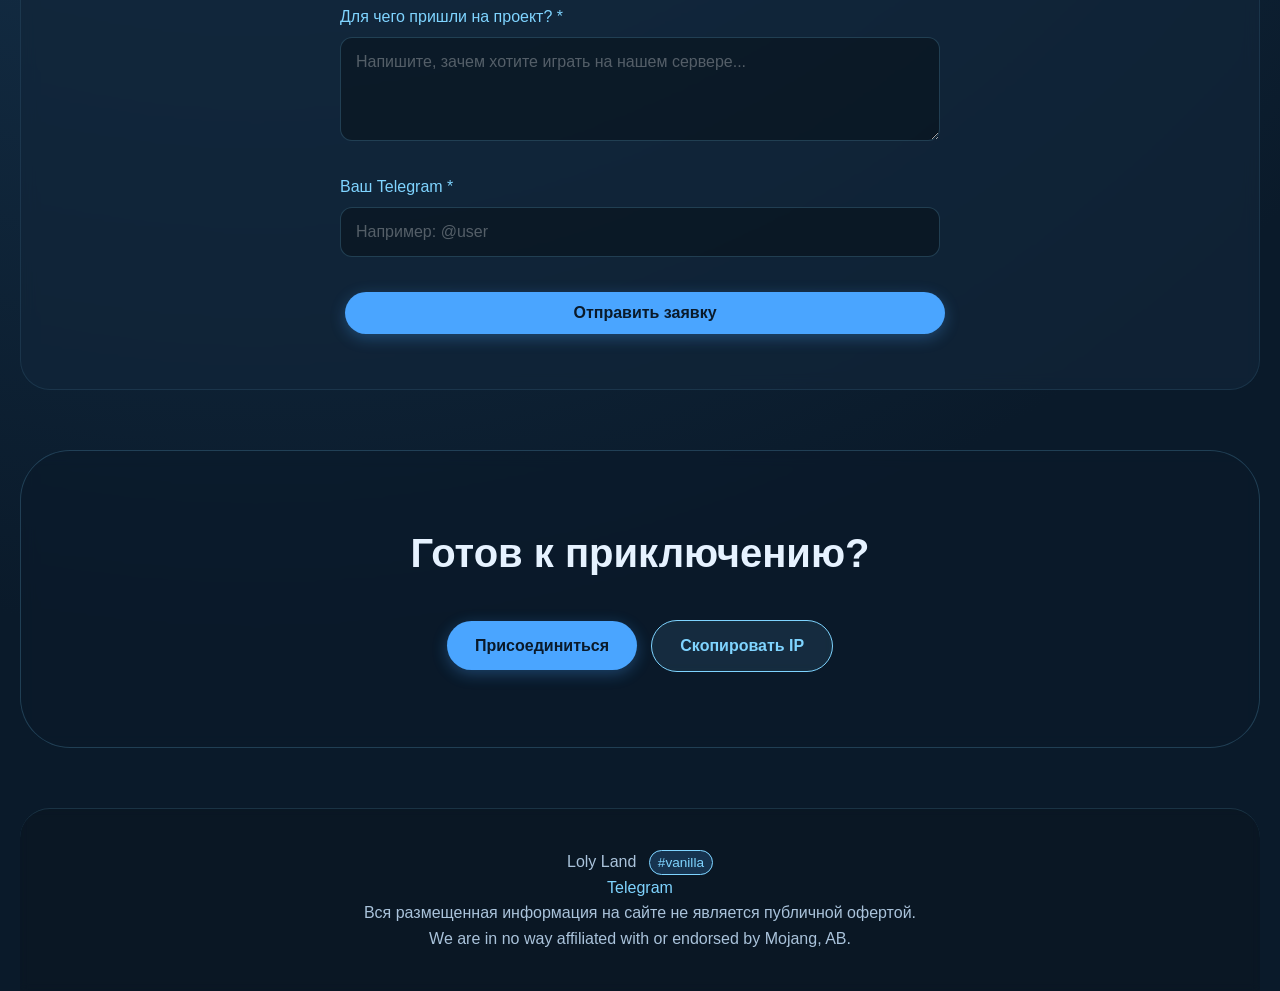
==== commit aec5ac97: "Update index.html" ====
--- a/index.html
+++ b/index.html
@@ -18,7 +18,7 @@
             <nav class="nav">
                 <ul>
                     <li><a href="#shop">Магазин</a></li>
-                    <li><a href="map.html">Карта</a></li>
+                    <li><a href="http://n39.joinserver.xyz:25962/">Карта</a></li>
                     <li><a href="#application" class="application-link">Заявка</a></li>
                 </ul>
             </nav>
@@ -232,3 +232,4 @@
 </body>
 </html>
 
+
